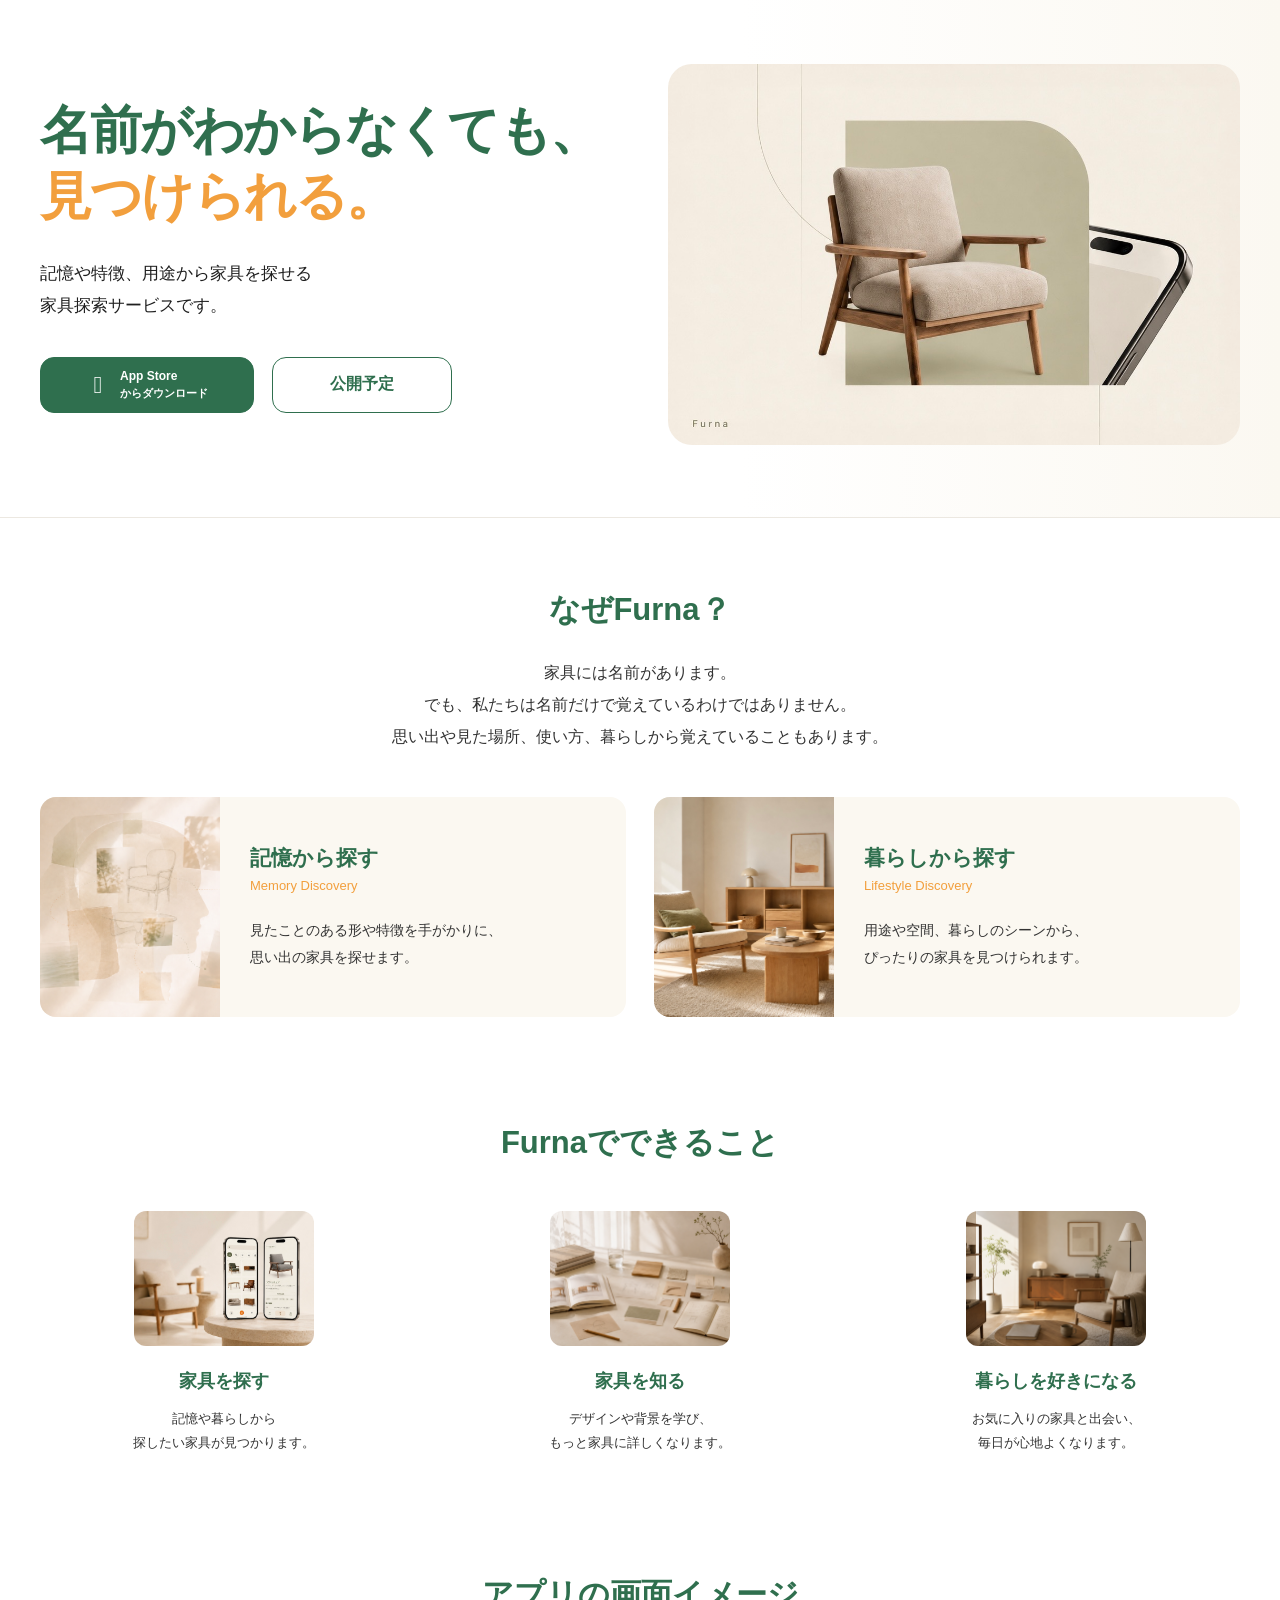
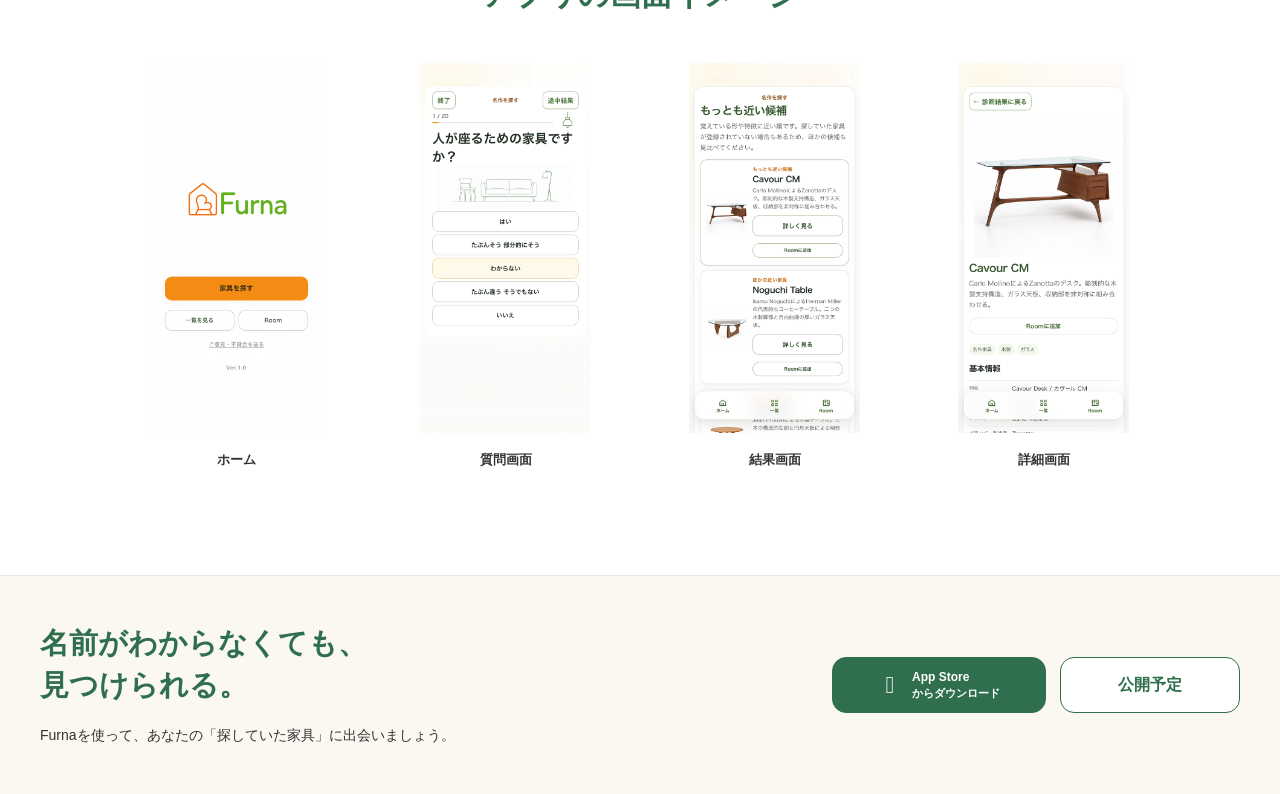
==== v1/index.html @ dfa61958 "Update index.html" ====
<!DOCTYPE html>
<html lang="ja">

<head>

<meta charset="UTF-8">

<meta
name="viewport"
content="width=device-width, initial-scale=1">

<title>Furna | 家具探索サービス</title>

<meta
name="description"
content="名前がわからなくても、見つけられる。記憶や特徴、用途から家具を探せる家具探索サービスです。">

<link rel="stylesheet" href="./css/variables.css">
<link rel="stylesheet" href="./css/reset.css">
<link rel="stylesheet" href="./css/layout.css">
<link rel="stylesheet" href="./css/components.css?v=1.0.6">
<link rel="stylesheet" href="./css/pages.css?v=1.0.6">
</head>

<body>

<div data-common-header></div>

<main>


<!-- ======================================================
     Hero
====================================================== -->

<section class="home-hero">

<div class="container home-hero__inner">

<div class="home-hero__content">

<h1 class="home-hero__title">

<span>名前がわからなくても、</span>
<br>
<strong>見つけられる。</strong>

</h1>

<p class="home-hero__description">

記憶や特徴、用途から家具を探せる
<br>
家具探索サービスです。

</p>

<div class="home-hero__buttons">

<a
class="button button--primary home-app-button"
href="#">

<span class="home-app-button__mark">

</span>

<span class="home-app-button__text">

<small>
App Store
</small>

<strong>
からダウンロード
</strong>

</span>

</a>

<a
class="button button--secondary"
href="#">

公開予定

</a>

</div>

</div>


<div class="home-hero__visual">

<img
src="../images/website-hero.PNG"
alt="Furnaアプリと家具のある空間">

</div>

</div>

</section>


<!-- ======================================================
     Why / Discovery
====================================================== -->

<section class="home-why">

<div class="container">

<div class="home-section-heading home-section-heading--center">

<h2>
なぜFurna？
</h2>

<p>

家具には名前があります。
<br>
でも、私たちは名前だけで覚えているわけではありません。
<br>
思い出や見た場所、使い方、暮らしから覚えていることもあります。

</p>

</div>


<div class="home-discovery-grid">

<article class="home-discovery-card">

<div class="home-discovery-card__visual">

<img
src="../images/discovery-memory.PNG"
alt="記憶から家具を探すイメージ">

</div>

<div class="home-discovery-card__content">

<h3>
記憶から探す
</h3>

<p class="home-discovery-card__english">
Memory Discovery
</p>

<p class="home-discovery-card__text">

見たことのある形や特徴を手がかりに、
<br>
思い出の家具を探せます。

</p>

</div>

</article>


<article class="home-discovery-card">

<div class="home-discovery-card__visual">

<img
src="../images/discovery-lifestyle.PNG"
alt="暮らしから家具を探すイメージ">

</div>

<div class="home-discovery-card__content">

<h3>
暮らしから探す
</h3>

<p class="home-discovery-card__english">
Lifestyle Discovery
</p>

<p class="home-discovery-card__text">

用途や空間、暮らしのシーンから、
<br>
ぴったりの家具を見つけられます。

</p>

</div>

</article>

</div>

</div>

</section>


<!-- ======================================================
     Features
====================================================== -->

<section class="home-features">

<div class="container">

<div class="home-section-heading home-section-heading--center">

<h2>
Furnaでできること
</h2>

</div>


<div class="home-feature-grid">

<article class="home-feature">

<div class="home-feature__visual">

<img
src="../images/feature-discovery.PNG"
alt="家具を探す">

</div>

<h3>
家具を探す
</h3>

<p>

記憶や暮らしから
<br>
探したい家具が見つかります。

</p>

</article>


<article class="home-feature">

<div class="home-feature__visual">

<img
src="../images/feature-knowledge.PNG"
alt="家具を知る">

</div>

<h3>
家具を知る
</h3>

<p>

デザインや背景を学び、
<br>
もっと家具に詳しくなります。

</p>

</article>


<article class="home-feature">

<div class="home-feature__visual">

<img
src="../images/feature-lifestyle.PNG"
alt="暮らしを好きになる">

</div>

<h3>
暮らしを好きになる
</h3>

<p>

お気に入りの家具と出会い、
<br>
毎日が心地よくなります。

</p>

</article>

</div>

</div>

</section>


<!-- ======================================================
     Screenshot
====================================================== -->

<section class="home-screenshots">

<div class="container">

<div class="home-section-heading home-section-heading--center">

<h2>
アプリの画面イメージ
</h2>

</div>


<div class="home-screenshot-grid">

<figure class="home-screenshot">

<div class="home-screenshot__image">

<img
src="../images/screenshot-home.PNG"
alt="Furna ホーム画面">

</div>

<figcaption>
ホーム
</figcaption>

</figure>


<figure class="home-screenshot">

<div class="home-screenshot__image">

<img
src="../images/screenshot-question.PNG"
alt="Furna 質問画面">

</div>

<figcaption>
質問画面
</figcaption>

</figure>


<figure class="home-screenshot">

<div class="home-screenshot__image">

<img
src="../images/screenshot-result.PNG"
alt="Furna 結果画面">

</div>

<figcaption>
結果画面
</figcaption>

</figure>


<figure class="home-screenshot">

<div class="home-screenshot__image">

<img
src="../images/screenshot-detail.PNG"
alt="Furna 詳細画面">

</div>

<figcaption>
詳細画面
</figcaption>

</figure>

</div>

</div>

</section>


<!-- ======================================================
     CTA
====================================================== -->

<section class="home-cta">

<div class="container home-cta__inner">

<div class="home-cta__content">

<h2>

名前がわからなくても、
<br>
見つけられる。

</h2>

<p>

Furnaを使って、あなたの「探していた家具」に出会いましょう。

</p>

</div>


<div class="home-cta__buttons">

<a
class="button button--primary home-app-button"
href="#">

<span class="home-app-button__mark">

</span>

<span class="home-app-button__text">

<small>
App Store
</small>

<strong>
からダウンロード
</strong>

</span>

</a>

<a
class="button button--secondary"
href="#">

公開予定

</a>

</div>

</div>

</section>


</main>

<div data-common-footer></div>

<script src="./js/common.js?v=1.0.8"></script>

</body>

</html>
---- v1/css/variables.css ----
/* Furna V1 — Design Variables */
---- v1/css/layout.css ----
/* ==========================================================
   Furna V1
   Layout
========================================================== */

:root{
    --container-width:1200px;
}

/* ---------- Body ---------- */

body{

    font-family:
        -apple-system,
        BlinkMacSystemFont,
        "Hiragino Sans",
        "Hiragino Kaku Gothic ProN",
        "Yu Gothic",
        sans-serif;

    color:#1F1F1F;
    background:#FFFFFF;

    line-height:1.7;

    -webkit-font-smoothing:antialiased;
    text-rendering:optimizeLegibility;
}

/* ---------- Container ---------- */

.container{

    width:min(calc(100% - 48px), var(--container-width));
    margin-inline:auto;

}

/* ---------- Main ---------- */

main{

    display:block;

}

/* ---------- Section ---------- */

section{

    position:relative;

}

/* ---------- Images ---------- */

img{

    display:block;
    max-width:100%;
    height:auto;

}

/* ---------- Utility ---------- */

.text-center{

    text-align:center;

}

.text-left{

    text-align:left;

}

.text-right{

    text-align:right;

}

.w-100{

    width:100%;

}

/* ---------- Responsive ---------- */

@media (max-width:960px){

    .container{

        width:min(calc(100% - 32px), 100%);

    }

}
---- v1/css/components.css ----
/* ==========================================================
   Furna V1
   Components
========================================================== */


/* ==========================================================
   Header
========================================================== */

.site-header{

    position:sticky;
    top:0;
    z-index:1000;

    background:#FFFFFF;

    border-bottom:1px solid #ECE8E1;

}

.site-header__inner{

    height:88px;

    display:flex;

    align-items:center;
    justify-content:space-between;

    gap:32px;

}


/* ==========================================================
   Header Brand
========================================================== */

.site-header__brand{

    display:flex;

    align-items:center;

    gap:10px;

    color:#2F6F4E;

    font-size:18px;
    font-weight:700;

    white-space:nowrap;

}

.site-header__brand-mark{

    display:flex;

    align-items:center;
    justify-content:center;

    width:38px;
    height:38px;

    flex:0 0 38px;

}

.site-header__brand-mark img{

    display:block;

    width:36px;
    height:36px;

    max-width:100%;

    object-fit:contain;

}

.site-header__brand-name{

    display:block;

    color:#2F6F4E;

    font-size:18px;
    font-weight:700;

    line-height:1;

}


/* ==========================================================
   Desktop Navigation
========================================================== */

.site-header__nav{

    display:flex;

    align-items:center;

    gap:36px;

}

.site-header__nav a{

    position:relative;

    font-size:15px;
    font-weight:600;

    color:#1F1F1F;

    transition:
        color .2s ease,
        background-color .2s ease,
        border-color .2s ease;

}

.site-header__nav a:hover{

    color:#2F6F4E;

}


/* ==========================================================
   Header Release Status
========================================================== */

.site-header__button{

    display:inline-flex;

    align-items:center;
    justify-content:center;

    min-width:100px;
    height:42px;

    padding:0 20px;

    border-radius:12px;

    background:#2F6F4E;

    color:#FFFFFF;

    font-size:14px;
    font-weight:700;

}

.site-header__status{

    cursor:default;

    user-select:none;

}


/* ==========================================================
   Mobile Header Menu Button
========================================================== */

.site-header__menu-button{

    display:none;

    width:44px;
    height:44px;

    padding:0;

    border:1px solid #D7E2D9;

    border-radius:14px;

    background:#FFFFFF;

    align-items:center;
    justify-content:center;

    flex-direction:column;

    gap:5px;

    cursor:pointer;

}

.site-header__menu-button span{

    display:block;

    width:18px;
    height:2px;

    border-radius:999px;

    background:#2F6F4E;

    transition:
        transform .2s ease,
        opacity .2s ease;

}

.site-header__menu-button[aria-expanded="true"] span:nth-child(1){

    transform:
        translateY(7px)
        rotate(45deg);

}

.site-header__menu-button[aria-expanded="true"] span:nth-child(2){

    opacity:0;

}

.site-header__menu-button[aria-expanded="true"] span:nth-child(3){

    transform:
        translateY(-7px)
        rotate(-45deg);

}


/* ==========================================================
   Mobile Navigation
========================================================== */

.site-mobile-nav{

    background:#FFFFFF;

    border-top:1px solid #ECE8E1;
    border-bottom:1px solid #ECE8E1;

}

.site-mobile-nav[hidden]{

    display:none;

}

.site-mobile-nav__inner{

    display:flex;

    flex-direction:column;

    padding-top:12px;
    padding-bottom:16px;

}

.site-mobile-nav__inner a{

    display:flex;

    align-items:center;

    min-height:52px;

    padding:0 4px;

    border-bottom:1px solid #F1EEE8;

    color:#1F1F1F;

    font-size:16px;
    font-weight:600;

}

.site-mobile-nav__inner a:hover{

    color:#2F6F4E;

}

.site-mobile-nav__status{

    display:flex;

    align-items:center;
    justify-content:center;

    min-height:48px;

    margin-top:14px;

    border-radius:12px;

    background:#2F6F4E;

    color:#FFFFFF;

    font-size:14px;
    font-weight:700;

    cursor:default;

    user-select:none;

}


/* ==========================================================
   Buttons
========================================================== */

.button{

    display:inline-flex;

    align-items:center;
    justify-content:center;

    min-width:180px;
    height:56px;

    padding:0 28px;

    border-radius:14px;

    font-size:16px;
    font-weight:700;

    line-height:1.3;

    text-align:center;

    border:1px solid transparent;

    transition:
        background-color .2s ease,
        color .2s ease,
        border-color .2s ease,
        transform .2s ease;

}

.button:hover{

    transform:translateY(-1px);

}

.button--primary{

    background:#2F6F4E;

    color:#FFFFFF;

    border-color:#2F6F4E;

}

.button--primary:hover{

    background:#255B40;

    border-color:#255B40;

    color:#FFFFFF;

}

.button--secondary{

    background:#FFFFFF;

    color:#2F6F4E;

    border-color:#2F6F4E;

}

.button--secondary:hover{

    background:#F7F6F2;

    color:#2F6F4E;

}


/* ==========================================================
   Hero Buttons
========================================================== */

.hero-buttons{

    display:flex;

    align-items:center;

    gap:16px;

    margin-top:40px;

    flex-wrap:wrap;

}


/* ==========================================================
   Cards
========================================================== */

.card{

    background:#FFFFFF;

    border:1px solid #ECE8E1;

    border-radius:24px;

    padding:40px;

    transition:
        transform .2s ease,
        box-shadow .2s ease;

}

.card:hover{

    transform:translateY(-4px);

    box-shadow:
        0 12px 30px rgba(0,0,0,.06);

}

.card__title{

    margin:24px 0 12px;

    font-size:24px;
    font-weight:700;
    line-height:1.4;

}

.card__text{

    margin:0;

    color:#666666;

    line-height:1.8;

}


/* ==========================================================
   Image Placeholder
========================================================== */

.image-placeholder{

    width:100%;

    aspect-ratio:4 / 3;

    border-radius:20px;

    background:#F5F5F5;

}


/* ==========================================================
   Footer
========================================================== */

.site-footer{

    margin-top:0;

    background:#2F6F4E;

}

.site-footer__inner{

    min-height:96px;

    display:flex;

    align-items:center;
    justify-content:space-between;

    gap:28px;

}

.site-footer__brand{

    flex-shrink:0;

    color:#FFFFFF;

    font-size:18px;
    font-weight:700;

}

.site-footer__nav{

    display:flex;

    align-items:center;

    justify-content:center;

    gap:28px;

    flex-wrap:wrap;

}

.site-footer__nav a,
.site-footer__pending{

    color:#FFFFFF;

    opacity:.9;

    font-size:14px;

}

.site-footer__nav a{

    transition:opacity .2s ease;

}

.site-footer__nav a:hover{

    opacity:1;

}

.site-footer__pending{

    cursor:default;

    user-select:none;

    opacity:.62;

}

.site-footer__copyright{

    flex-shrink:0;

    color:#FFFFFF;

    opacity:.75;

    font-size:13px;

}


/* ==========================================================
   Responsive
========================================================== */

@media (max-width:960px){

    .site-header__inner{

        height:72px;

    }

    .site-header__nav{

        gap:20px;

    }

    .site-footer__inner{

        flex-direction:column;

        justify-content:center;

        padding:32px 0;

        text-align:center;

    }

    .hero-buttons{

        flex-direction:column;

        align-items:stretch;

    }

    .button{

        width:100%;

    }

}


@media (max-width:720px){

    .site-header__inner{

        gap:16px;

    }

    .site-header__brand{

        gap:9px;

    }

    .site-header__brand-mark{

        width:36px;
        height:36px;

        flex-basis:36px;

    }

    .site-header__brand-mark img{

        width:34px;
        height:34px;

    }

    .site-header__brand-name{

        font-size:17px;

    }

    .site-header__nav{

        gap:14px;

    }

    .site-header__nav a{

        font-size:13px;

    }

    .site-header__button{

        min-width:auto;

        height:38px;

        padding:0 14px;

        font-size:12px;

    }

}


@media (max-width:560px){

    .site-header__inner{

        height:68px;

    }

    .site-header__nav{

        display:none;

    }

    .site-header__menu-button{

        display:flex;

    }

    .site-footer__nav{

        display:grid;

        grid-template-columns:repeat(3,minmax(0,1fr));

        width:100%;

        gap:18px 12px;

    }

    .site-footer__nav a,
    .site-footer__pending{

        text-align:center;

    }

}
---- v1/css/pages.css ----
/* ==========================================================
   Furna V1
   Page Styles
========================================================== */


/* ==========================================================
   Shared Page Hero
========================================================== */

.page-hero{

    padding:96px 0 120px;

}

.page-hero__inner{

    display:grid;

    grid-template-columns:1.05fr .95fr;

    align-items:center;

    gap:72px;

}

.page-hero__content{

    max-width:560px;

}

.page-hero__eyebrow{

    display:inline-flex;

    align-items:center;

    height:32px;

    padding:0 14px;

    margin-bottom:24px;

    border-radius:999px;

    background:#F7F6F2;

    color:#2F6F4E;

    font-size:13px;
    font-weight:700;
    letter-spacing:.06em;

}

.page-hero__title{

    margin:0;

    font-size:64px;
    font-weight:700;
    line-height:1.18;

    letter-spacing:-0.03em;

}

.page-hero__description{

    margin-top:32px;

    max-width:520px;

    font-size:20px;
    line-height:1.9;

    color:#666666;

}

.page-hero__visual{

    display:flex;

    align-items:center;
    justify-content:center;

}

.page-hero__visual img{

    width:min(420px,100%);

    border-radius:36px;

    box-shadow:
        0 18px 48px rgba(0,0,0,.08);

}


/* ==========================================================
   Shared Section
========================================================== */

.page-section{

    padding:120px 0;

}

.page-section__title{

    margin:0;

    font-size:42px;
    line-height:1.25;
    font-weight:700;

}

.page-section__lead{

    margin-top:28px;

    max-width:760px;

    font-size:18px;
    line-height:1.95;

    color:#666666;

}


/* ==========================================================
   Shared Grid
========================================================== */

.card-grid{

    display:grid;

    grid-template-columns:repeat(3,1fr);

    gap:32px;

    margin-top:56px;

}


/* ==========================================================
   Shared CTA
========================================================== */

.cta-section{

    padding:140px 0;

    text-align:center;

}

.cta-section h2{

    margin:0;

    font-size:48px;
    line-height:1.3;

}

.cta-section p{

    max-width:720px;

    margin:28px auto 40px;

    font-size:18px;
    line-height:1.9;

    color:#666666;

}


/* ==========================================================
   Home Hero
========================================================== */

.home-hero{

    padding:64px 0 72px;

    background:
        linear-gradient(
            90deg,
            #FFFFFF 0%,
            #FFFFFF 58%,
            #FBF8F1 100%
        );

    border-bottom:1px solid #ECE8E1;

}

.home-hero__inner{

    display:grid;

    grid-template-columns:1fr 1fr;

    align-items:center;

    gap:56px;

}

.home-hero__content{

    max-width:560px;

}

.home-hero__title{

    margin:0;

    font-size:52px;
    font-weight:700;
    line-height:1.28;

    letter-spacing:-0.035em;

    color:#2F6F4E;

}

.home-hero__title strong{

    color:#F29F3D;
    font-weight:700;

}

.home-hero__description{

    margin:28px 0 0;

    font-size:17px;
    line-height:1.9;

    color:#1F1F1F;

}

.home-hero__buttons{

    display:flex;

    align-items:center;

    gap:18px;

    margin-top:34px;

}

.home-hero__visual{

    display:flex;

    align-items:center;
    justify-content:flex-end;

    width:100%;

    min-width:0;

}

.home-hero__visual img{

    display:block;

    width:100%;
    max-width:none;

    height:auto;

    object-fit:contain;

    border-radius:0;

    box-shadow:none;

}


/* ==========================================================
   Home App Button
========================================================== */

.home-app-button{

    min-width:214px;

    gap:10px;

}

.home-app-button__mark{

    display:inline-flex;

    width:24px;
    height:24px;

    align-items:center;
    justify-content:center;

    flex-shrink:0;

    font-family:
        -apple-system,
        BlinkMacSystemFont,
        sans-serif;

    font-size:24px;
    line-height:1;

    color:#FFFFFF;

}

.home-app-button__text{

    display:flex;

    flex-direction:column;

    align-items:flex-start;

    line-height:1.1;

}

.home-app-button__text small{

    font-size:12px;
    font-weight:600;

}

.home-app-button__text strong{

    margin-top:3px;

    font-size:11px;
    font-weight:600;

}


/* ==========================================================
   Home Section Heading
========================================================== */

.home-section-heading{

    max-width:760px;

}

.home-section-heading--center{

    margin-inline:auto;

    text-align:center;

}

.home-section-heading h2{

    margin:0;

    font-size:31px;
    line-height:1.3;
    font-weight:700;

    color:#2F6F4E;

}

.home-section-heading p{

    margin:26px auto 0;

    font-size:16px;
    line-height:2;

    color:#333333;

}


/* ==========================================================
   Why / Discovery
========================================================== */

.home-why{

    padding:72px 0 82px;

}

.home-discovery-grid{

    display:grid;

    grid-template-columns:repeat(2,minmax(0,1fr));

    gap:28px;

    margin-top:44px;

}

.home-discovery-card{

    display:grid;

    grid-template-columns:180px minmax(0,1fr);

    align-items:center;

    min-height:220px;

    overflow:hidden;

    background:#FBF8F1;

    border-radius:16px;

}

.home-discovery-card__visual{

    height:100%;

}

.home-discovery-card__visual img{

    width:100%;
    height:100%;

    object-fit:cover;

}

.home-discovery-card__content{

    padding:28px 30px;

}

.home-discovery-card__content h3{

    margin:0;

    font-size:21px;
    font-weight:700;
    line-height:1.4;

    color:#2F6F4E;

}

.home-discovery-card__english{

    margin:4px 0 0;

    font-size:13px;
    line-height:1.5;

    color:#F29F3D;

}

.home-discovery-card__text{

    margin:22px 0 0;

    font-size:14px;
    line-height:1.9;

    color:#333333;

}


/* ==========================================================
   Features
========================================================== */

.home-features{

    padding:24px 0 92px;

}

.home-feature-grid{

    display:grid;

    grid-template-columns:repeat(3,minmax(0,1fr));

    gap:48px;

    margin-top:48px;

}

.home-feature{

    text-align:center;

}

.home-feature__visual{

    display:flex;

    align-items:center;
    justify-content:center;

    width:180px;
    height:135px;

    margin:0 auto 22px;

    overflow:hidden;

    border-radius:12px;

}

.home-feature__visual img{

    width:100%;
    height:100%;

    object-fit:cover;

}

.home-feature h3{

    margin:0;

    font-size:18px;
    font-weight:700;
    line-height:1.5;

    color:#2F6F4E;

}

.home-feature p{

    margin:12px 0 0;

    font-size:13px;
    line-height:1.85;

    color:#333333;

}


/* ==========================================================
   Screenshots
========================================================== */

.home-screenshots{

    padding:28px 0 104px;

}

.home-screenshot-grid{

    display:grid;

    grid-template-columns:repeat(4,minmax(0,1fr));

    gap:36px;

    max-width:1040px;

    margin:48px auto 0;

}

.home-screenshot{

    margin:0;

    text-align:center;

}

.home-screenshot__image{

    display:flex;

    align-items:flex-start;
    justify-content:center;

    min-height:370px;

}

.home-screenshot__image img{

    display:block;

    width:auto;
    max-width:190px;

    height:370px;

    object-fit:contain;

}

.home-screenshot figcaption{

    margin-top:16px;

    font-size:13px;
    font-weight:600;

    color:#333333;

}


/* ==========================================================
   Home CTA
========================================================== */

.home-cta{

    padding:46px 0;

    background:#FBF8F1;

    border-top:1px solid #ECE8E1;

}

.home-cta__inner{

    display:flex;

    align-items:center;
    justify-content:space-between;

    gap:40px;

}

.home-cta__content h2{

    margin:0;

    font-size:29px;
    font-weight:700;
    line-height:1.45;

    color:#2F6F4E;

}

.home-cta__content p{

    margin:16px 0 0;

    font-size:14px;
    line-height:1.8;

    color:#333333;

}

.home-cta__buttons{

    display:flex;

    align-items:center;

    gap:14px;

    flex-shrink:0;

}


/* ==========================================================
   About Hero
========================================================== */

.about-hero{

    padding:88px 0 104px;

}

.about-hero .page-hero__inner{

    grid-template-columns:1fr 1fr;

    gap:72px;

}

.about-hero .page-hero__title{

    font-size:58px;

}

.about-hero .page-hero__description{

    margin-top:32px;

    color:#666666;

    font-size:19px;
    line-height:2;

}

.about-hero__visual{

    display:flex;

    align-items:center;
    justify-content:center;

    min-height:390px;

    background:#FBF8F1;

    border-radius:24px;

    overflow:hidden;

}

.about-hero__visual img{

    display:block;

    width:100%;
    max-width:none;

    height:100%;

    object-fit:cover;

    border-radius:0;

    box-shadow:none;

}


/* ==========================================================
   About Why
========================================================== */

.about-why{

    padding:96px 0 104px;

}

.about-why .page-section__lead{

    max-width:900px;

}


/* ==========================================================
   About Problem
========================================================== */

.about-problem{

    padding:88px 0 104px;

    background:#FBF8F1;

}

.about-problem__grid{

    margin-top:48px;

}

.about-problem__card{

    padding:28px;

    background:#FFFFFF;

}

.about-problem__visual{

    width:100%;

    aspect-ratio:4 / 3;

    overflow:hidden;

    border-radius:16px;

    background:#F7F6F2;

}

.about-problem__visual img{

    display:block;

    width:100%;
    height:100%;

    object-fit:cover;

}

.about-problem__card .card__title{

    margin-top:26px;

    font-size:22px;

}

.about-problem__card .card__text{

    font-size:15px;
    line-height:1.85;

}


/* ==========================================================
   About Solution
========================================================== */

.about-solution{

    padding:100px 0 104px;

}

.about-solution__grid{

    display:grid;

    grid-template-columns:repeat(2,minmax(0,1fr));

    gap:32px;

    margin-top:48px;

}

.about-solution__card{

    min-height:260px;

    padding:42px;

}

.about-solution__card .card__title{

    margin:0;

    font-size:25px;

    color:#2F6F4E;

}

.about-solution__english{

    margin:8px 0 24px;

    font-size:13px;

    color:#F29F3D;

}

.about-solution__card .card__text{

    font-size:15px;
    line-height:1.9;

}

.about-solution__note{

    max-width:880px;

    margin:34px 0 0;

    font-size:16px;
    line-height:1.95;

    color:#666666;

}


/* ==========================================================
   About Mission
========================================================== */

.about-mission{

    padding:112px 0 120px;

    text-align:center;

}

.about-mission__title{

    margin:0 0 38px;

    font-size:26px;
    font-weight:700;
    line-height:1.4;

    color:#2F6F4E;

}

.about-mission__statement{

    margin:0;

    font-size:42px;
    font-weight:700;
    line-height:1.55;
    letter-spacing:-0.02em;

    color:#2F6F4E;

}

.about-mission__line{

    display:block;

}

.about-mission__accent{

    color:#F29F3D;

}

@media (max-width:640px){

    .about-mission{

        padding:76px 0 84px;

    }

    .about-mission__title{

        margin-bottom:28px;

        font-size:22px;

    }

    .about-mission__statement{

        font-size:32px;
        line-height:1.55;

    }

}

/* ==========================================================
   About Future
========================================================== */

.about-future{

    padding:82px 0 88px;

    text-align:center;

    background:#FBF8F1;

}

.about-future__inner{

    max-width:800px;

}

.about-future h2{

    margin:0;

    font-size:30px;
    line-height:1.4;

    color:#2F6F4E;

}

.about-future p{

    margin:28px 0 0;

    font-size:16px;
    line-height:2;

    color:#555555;

}


/* ==========================================================
   About CTA
========================================================== */

.about-cta{

    border-top:0;

}


/* ==========================================================
   Support Compatibility
========================================================== */

.site-main > .page-hero:not(.about-hero):not(:has(.page-hero__inner)){

    width:min(calc(100% - 48px), var(--container-width));

    margin-inline:auto;

    display:grid;

    grid-template-columns:1.05fr .95fr;

    align-items:center;

    gap:72px;

}

.site-main > .page-section:not(.about-why):not(.about-problem):not(.about-solution){

    width:min(calc(100% - 48px), var(--container-width));

    margin-inline:auto;

}

.site-main > .cta-section{

    width:min(calc(100% - 48px), var(--container-width));

    margin-inline:auto;

}


/* ==========================================================
   Responsive
========================================================== */

@media (max-width:1080px){

    .page-hero__inner{

        gap:48px;

    }

    .home-hero__inner{

        gap:42px;

    }

    .home-hero__title{

        font-size:46px;

    }

    .home-discovery-card{

        grid-template-columns:150px minmax(0,1fr);

    }

    .home-feature-grid{

        gap:28px;

    }

    .home-feature__visual{

        width:160px;
        height:120px;

    }

    .home-screenshot-grid{

        gap:24px;

    }

    .home-screenshot__image{

        min-height:330px;

    }

    .home-screenshot__image img{

        max-width:170px;
        height:330px;

    }

    .about-hero .page-hero__inner{

        gap:48px;

    }

    .about-hero .page-hero__title{

        font-size:52px;

    }

    .about-mission__statement{

        font-size:40px;

    }

}


@media (max-width:960px){

    .page-hero{

        padding:72px 0;

    }

    .page-hero__inner{

        grid-template-columns:1fr;

    }

    .page-hero__content{

        max-width:none;

    }

    .page-hero__title{

        font-size:48px;

    }

    .page-section{

        padding:88px 0;

    }

    .card-grid{

        grid-template-columns:1fr;

    }

    .cta-section{

        padding:100px 0;

    }

    .cta-section h2{

        font-size:38px;

    }


    /* Home */

    .home-hero{

        padding:56px 0 64px;

    }

    .home-hero__inner{

        grid-template-columns:1fr;

        gap:44px;

    }

    .home-hero__content{

        max-width:640px;

    }

    .home-hero__visual{

        justify-content:center;

    }

    .home-hero__visual img{

        width:100%;
        max-width:760px;

        height:auto;

    }

    .home-discovery-grid{

        grid-template-columns:1fr;

        max-width:720px;

        margin-inline:auto;

        margin-top:40px;

    }

    .home-feature-grid{

        grid-template-columns:repeat(3,minmax(0,1fr));

        gap:24px;

    }

    .home-feature__visual{

        width:150px;
        height:112px;

    }

    .home-screenshot-grid{

        grid-template-columns:repeat(2,minmax(0,1fr));

        max-width:620px;

        gap:42px 32px;

    }

    .home-screenshot__image{

        min-height:360px;

    }

    .home-screenshot__image img{

        max-width:185px;
        height:360px;

    }

    .home-cta__inner{

        flex-direction:column;

        align-items:flex-start;

    }


    /* About */

    .about-hero{

        padding:72px 0 80px;

    }

    .about-hero .page-hero__inner{

        grid-template-columns:1fr;

        gap:44px;

    }

    .about-hero__visual{

        min-height:320px;

    }

    .about-problem__grid{

        grid-template-columns:1fr;

        max-width:720px;

    }

    .about-solution__grid{

        grid-template-columns:1fr;

    }

    .about-mission{

        padding:82px 0 86px;

    }

    .about-mission__statement{

        font-size:36px;

    }

    .about-future{

        padding:76px 0 82px;

    }


    /* Support existing HTML compatibility */

    .site-main > .page-hero:not(.about-hero):not(:has(.page-hero__inner)){

        width:min(calc(100% - 32px), 100%);

        grid-template-columns:1fr;

        gap:40px;

    }

    .site-main > .page-section:not(.about-why):not(.about-problem):not(.about-solution),
    .site-main > .cta-section{

        width:min(calc(100% - 32px), 100%);

    }

}


@media (max-width:640px){

    .page-hero__title{

        font-size:40px;

    }

    .page-hero__description{

        font-size:17px;

    }

    .page-section__title{

        font-size:34px;

    }

    .page-section__lead{

        font-size:17px;

    }


    /* Home Hero */

    .home-hero{

        padding:44px 0 52px;

    }

    .home-hero__title{

        font-size:36px;

        line-height:1.35;

    }

    .home-hero__description{

        margin-top:22px;

        font-size:15px;

    }

    .home-hero__buttons{

        flex-direction:column;

        align-items:stretch;

        gap:12px;

        margin-top:28px;

    }

    .home-hero__buttons .button{

        width:100%;

    }

    .home-hero__visual img{

        width:100%;

        height:auto;

    }


    /* Home headings */

    .home-section-heading h2{

        font-size:26px;

    }

    .home-section-heading p{

        font-size:14px;

        line-height:1.9;

    }


    /* Discovery */

    .home-why{

        padding:60px 0 68px;

    }

    .home-discovery-card{

        grid-template-columns:1fr;

    }

    .home-discovery-card__visual{

        height:210px;

    }

    .home-discovery-card__content{

        padding:24px;

    }

    .home-discovery-card__text br{

        display:none;

    }


    /* Features */

    .home-features{

        padding:16px 0 72px;

    }

    .home-feature-grid{

        grid-template-columns:1fr;

        max-width:400px;

        margin-inline:auto;

        margin-top:38px;

        gap:44px;

    }

    .home-feature__visual{

        width:220px;
        height:165px;

    }


    /* Screenshots */

    .home-screenshots{

        padding:16px 0 76px;

    }

    .home-screenshot-grid{

        grid-template-columns:repeat(2,minmax(0,1fr));

        gap:34px 18px;

    }

    .home-screenshot__image{

        min-height:280px;

    }

    .home-screenshot__image img{

        max-width:145px;
        height:280px;

    }


    /* CTA */

    .home-cta{

        padding:40px 0;

    }

    .home-cta__content h2{

        font-size:25px;

    }

    .home-cta__buttons{

        width:100%;

        flex-direction:column;

        align-items:stretch;

    }

    .home-cta__buttons .button{

        width:100%;

    }


    /* About */

    .about-hero{

        padding:56px 0 64px;

    }

    .about-hero .page-hero__title{

        font-size:40px;

    }

    .about-hero .page-hero__description{

        margin-top:24px;

        font-size:17px;

    }

    .about-hero__visual{

        min-height:250px;

        border-radius:18px;

    }

    .about-why{

        padding:72px 0 78px;

    }

    .about-problem{

        padding:68px 0 76px;

    }

    .about-problem__card{

        padding:20px;

    }

    .about-problem__card .card__title{

        margin-top:22px;

        font-size:20px;

    }

    .about-solution{

        padding:72px 0 78px;

    }

    .about-solution__card{

        min-height:auto;

        padding:30px 26px;

    }

    .about-solution__note{

        margin-top:28px;

        font-size:15px;

    }

    .about-solution__note br{

        display:none;

    }

    .about-mission{

        padding:72px 0 76px;

    }

    .about-mission h2{

        font-size:23px;

    }

    .about-mission__statement{

        margin-top:28px;

        font-size:29px;
        line-height:1.65;

        letter-spacing:.02em;

    }

    .about-future{

        padding:66px 0 72px;

    }

    .about-future h2{

        font-size:26px;

    }

    .about-future p{

        font-size:15px;

    }

    .about-future p br{

        display:none;

    }

}


/* ==========================================================
   Production Phase3-5
   Support Completion / Shared Hero Visual Freeze
========================================================== */


/* ==========================================================
   Shared Production Hero Visual
   About visual is the baseline.
========================================================== */

.about-hero__visual,
.support-hero__visual,
.home-hero__visual{

    width:100%;

    aspect-ratio:3 / 2;

    min-width:0;
    min-height:0;

    overflow:hidden;

    border-radius:24px;

    background:#FBF8F1;

}


/* About */

.about-hero__visual{

    min-height:0;

}

.about-hero__visual img{

    display:block;

    width:100%;
    height:100%;

    max-width:none;

    object-fit:cover;

    border-radius:0;

    box-shadow:none;

}


/* Support */

.support-hero__visual{

    display:flex;

    align-items:center;
    justify-content:center;

}

.support-hero__visual img{

    display:block;

    width:100%;
    height:100%;

    max-width:none;

    object-fit:cover;

    border-radius:0;

    box-shadow:none;

}


/* Home */

.home-hero__visual{

    display:flex;

    align-items:center;
    justify-content:center;

}

.home-hero__visual img{

    display:block;

    width:100%;
    height:100%;

    max-width:none;

    object-fit:cover;

    border-radius:0;

    box-shadow:none;

}


/* ==========================================================
   Support Hero
========================================================== */

.support-hero{

    padding:88px 0 96px;

}

.support-hero .page-hero__inner{

    grid-template-columns:1.05fr .95fr;

    gap:72px;

}

.support-hero .page-hero__content{

    max-width:560px;

}

.support-hero .page-hero__title{

    font-size:58px;

}

.support-hero .page-hero__description{

    margin-top:32px;

    font-size:19px;
    line-height:2;

    color:#666666;

}


/* ==========================================================
   Support FAQ
========================================================== */

.support-faq{

    padding:88px 0 72px;

}

.support-faq__list{

    display:grid;

    gap:0;

    margin-top:42px;

    overflow:hidden;

    border:1px solid #ECE8E1;

    border-radius:22px;

    background:#FFFFFF;

}

.support-faq__item{

    padding:28px 36px;

    border:0;
    border-radius:0;

    box-shadow:none;

    background:#FFFFFF;

}

.support-faq__item + .support-faq__item{

    border-top:1px solid #ECE8E1;

}

.support-faq__item .card__title{

    margin:0;

    font-size:20px;
    font-weight:700;
    line-height:1.5;

    color:#1F1F1F;

}

.support-faq__item .card__text{

    max-width:1000px;

    margin:10px 0 0;

    font-size:15px;
    line-height:1.9;

    color:#666666;

}

.support-faq__feedback{

    padding-top:2px;

    color:#536557 !important;

}


/* ==========================================================
   Support Information
========================================================== */

.support-information{

    padding:32px 0 82px;

}

.support-information__grid{

    display:grid;

    grid-template-columns:repeat(3,minmax(0,1fr));

    gap:24px;

}

.support-information__card{

    display:flex;

    flex-direction:column;

    min-height:330px;

    padding:32px;

    border:1px solid #ECE8E1;

    border-radius:20px;

    background:#FFFFFF;

    box-shadow:none;

}

.support-information__icon{

    display:flex;

    align-items:center;
    justify-content:center;

    width:34px;
    height:34px;

    margin-bottom:22px;

    border-radius:999px;

    background:#F7F6F2;

    color:#2F6F4E;

    font-size:15px;

}

.support-information__card h2{

    margin:0;

    font-size:21px;
    line-height:1.4;
    font-weight:700;

    color:#1F1F1F;

}

.support-information__card > p{

    margin:18px 0 0;

    font-size:14px;
    line-height:1.85;

    color:#555555;

}

.support-information__link{

    display:inline-block;

    margin-top:20px;

    color:#2F6F4E;

    font-size:15px;
    font-weight:700;

    text-decoration:none;

}

.support-information__link:hover{

    text-decoration:underline;

}

.support-information__strong{

    color:#2F6F4E !important;

    font-size:18px !important;
    font-weight:700;

}

.support-information__note{

    color:#777777 !important;

}

.support-information__button{

    align-self:flex-start;

    min-width:180px;

    margin-top:auto;

}

.support-information__button--disabled{

    cursor:default;

    opacity:.72;

}


/* ==========================================================
   Support Notice
========================================================== */

.support-notice{

    padding:0 0 72px;

}

.support-notice__inner{

    padding:30px 34px;

    border-top:1px solid #ECE8E1;
    border-bottom:1px solid #ECE8E1;

}

.support-notice h2{

    margin:0;

    font-size:21px;
    line-height:1.4;
    font-weight:700;

    color:#1F1F1F;

}

.support-notice ul{

    margin:18px 0 0;
    padding-left:1.4em;

}

.support-notice li{

    font-size:14px;
    line-height:1.9;

    color:#555555;

}


/* ==========================================================
   Support Feedback CTA
========================================================== */

.support-cta{

    padding:52px 0;

    background:#FBF8F1;

    border-top:1px solid #ECE8E1;

}

.support-cta__inner{

    display:flex;

    align-items:center;
    justify-content:space-between;

    gap:48px;

}

.support-cta__content{

    max-width:720px;

}

.support-cta h2{

    margin:0;

    font-size:27px;
    line-height:1.45;
    font-weight:700;

    color:#2F6F4E;

}

.support-cta p{

    margin:14px 0 0;

    font-size:14px;
    line-height:1.85;

    color:#555555;

}

.support-cta__button{

    min-width:180px;

    flex-shrink:0;

}


/* ==========================================================
   Support / Hero Responsive
========================================================== */

@media (max-width:960px){

    .about-hero__visual,
    .support-hero__visual,
    .home-hero__visual{

        aspect-ratio:3 / 2;

        border-radius:22px;

    }

    .support-hero{

        padding:72px 0 80px;

    }

    .support-hero .page-hero__inner{

        grid-template-columns:1fr;

        gap:44px;

    }

    .support-hero__visual{

        max-width:760px;

        margin-inline:auto;

    }

    .support-information__grid{

        grid-template-columns:1fr;

        max-width:720px;

        margin-inline:auto;

    }

    .support-information__card{

        min-height:auto;

    }

    .support-information__button{

        margin-top:28px;

    }

    .support-cta__inner{

        flex-direction:column;

        align-items:flex-start;

    }

}


@media (max-width:640px){

    .about-hero__visual,
    .support-hero__visual,
    .home-hero__visual{

        aspect-ratio:3 / 2;

        border-radius:18px;

    }

    .support-hero{

        padding:56px 0 64px;

    }

    .support-hero .page-hero__title{

        font-size:40px;

    }

    .support-hero .page-hero__description{

        margin-top:24px;

        font-size:17px;

    }

    .support-faq{

        padding:68px 0 56px;

    }

    .support-faq__list{

        margin-top:34px;

        border-radius:18px;

    }

    .support-faq__item{

        padding:24px 22px;

    }

    .support-faq__item .card__title{

        font-size:18px;

    }

    .support-faq__item .card__text{

        font-size:14px;

    }

    .support-information{

        padding:24px 0 60px;

    }

    .support-information__card{

        padding:26px 24px;

        border-radius:18px;

    }

    .support-notice{

        padding-bottom:56px;

    }

    .support-notice__inner{

        padding:26px 4px;

    }

    .support-cta{

        padding:42px 0;

    }

    .support-cta h2{

        font-size:24px;

    }

    .support-cta__button{

        width:100%;

    }

}


/* ==========================================================
   Privacy Page
========================================================== */


/* ==========================================================
   Privacy Hero
========================================================== */

.privacy-hero{

    padding:
        clamp(88px, 10vw, 144px)
        0
        clamp(72px, 8vw, 112px);

    background:#FFFFFF;

}

.privacy-hero__inner{

    max-width:860px;

}

.privacy-hero .page-label{

    display:inline-flex;

    align-items:center;

    min-height:32px;

    padding:0 14px;

    margin-bottom:28px;

    border-radius:999px;

    background:#F7F6F2;

    color:#2F6F4E;

    font-size:13px;
    font-weight:700;

    letter-spacing:.04em;

}

.privacy-hero__title{

    margin:0;

    font-size:
        clamp(40px, 5vw, 64px);

    font-weight:700;

    line-height:1.2;

    letter-spacing:-.03em;

    color:#1F1F1F;

}

.privacy-hero__lead{

    max-width:760px;

    margin:
        32px
        0
        0;

    color:#666666;

    font-size:18px;

    line-height:2;

}


/* ==========================================================
   Privacy Content
========================================================== */

.privacy-content{

    padding:
        clamp(72px, 8vw, 112px)
        0
        clamp(96px, 10vw, 144px);

    background:#F9F6F0;

}

.privacy-document{

    max-width:920px;

    margin-inline:auto;

    padding:
        clamp(40px, 6vw, 72px)
        clamp(28px, 6vw, 72px);

    background:#FFFFFF;

    border:1px solid #ECE8E1;

    border-radius:24px;

}


/* ==========================================================
   Privacy Sections
========================================================== */

.privacy-section{

    margin:0;

}

.privacy-section + .privacy-section{

    margin-top:56px;

    padding-top:56px;

    border-top:1px solid #ECE8E1;

}

.privacy-section h2{

    margin:
        0
        0
        24px;

    color:#1F1F1F;

    font-size:
        clamp(22px, 2.4vw, 28px);

    font-weight:700;

    line-height:1.5;

    letter-spacing:-.01em;

}

.privacy-section p{

    margin:0;

    color:#555555;

    font-size:16px;

    line-height:2;

}

.privacy-section p + p{

    margin-top:18px;

}

.privacy-section ul{

    margin:
        24px
        0;

    padding-left:1.4em;

}

.privacy-section li{

    margin-top:10px;

    color:#555555;

    font-size:16px;

    line-height:1.9;

}

.privacy-section li:first-child{

    margin-top:0;

}


/* ==========================================================
   Privacy Contact
========================================================== */

.privacy-contact-link{

    display:inline-flex;

    align-items:center;

    color:#2F6F4E;

    font-weight:700;

    text-decoration:underline;

    text-underline-offset:4px;

}

.privacy-contact-link:hover{

    color:#255B40;

}


/* ==========================================================
   Privacy Updated
========================================================== */

.privacy-updated{

    margin-top:64px;

    padding-top:32px;

    border-top:1px solid #ECE8E1;

}

.privacy-updated p{

    margin:0;

    color:#888888;

    font-size:14px;

    line-height:1.8;

}


/* ==========================================================
   Privacy Responsive
========================================================== */

@media (max-width:720px){

    .privacy-hero{

        padding:
            72px
            0
            64px;

    }

    .privacy-hero .page-label{

        margin-bottom:22px;

    }

    .privacy-hero__title{

        font-size:
            clamp(36px, 10vw, 48px);

    }

    .privacy-hero__lead{

        margin-top:24px;

        font-size:16px;

        line-height:1.9;

    }


    .privacy-content{

        padding:
            48px
            0
            88px;

    }

    .privacy-document{

        padding:
            36px
            24px;

        border-radius:20px;

    }

    .privacy-section + .privacy-section{

        margin-top:44px;

        padding-top:44px;

    }

    .privacy-section h2{

        margin-bottom:20px;

        font-size:22px;

    }

    .privacy-section p,
    .privacy-section li{

        font-size:15px;

        line-height:1.95;

    }

    .privacy-section ul{

        margin:
            20px
            0;

    }

    .privacy-updated{

        margin-top:48px;

        padding-top:28px;

    }

}


@media (max-width:480px){

    .privacy-document{

        padding:
            32px
            20px;

    }

}

/* ==========================================================
   Privacy Typography Refinement
   Production Phase 3-7A
========================================================== */

.privacy-page .legal-hero h1{
    font-size:clamp(42px, 4.2vw, 58px);
    line-height:1.2;
}

.privacy-page .legal-hero p{
    font-size:16px;
    line-height:1.9;
}

.privacy-page .legal-content{
    font-size:16px;
    line-height:1.95;
}

.privacy-page .legal-content p,
.privacy-page .legal-content li{
    font-size:16px;
    line-height:1.95;
}

.privacy-page .legal-content h2{
    font-size:24px;
    line-height:1.45;
}

.privacy-page .legal-content ul{
    margin-top:20px;
    margin-bottom:20px;
}


/* ---------- Tablet ---------- */

@media (max-width:960px){

    .privacy-page .legal-hero h1{
        font-size:42px;
    }

    .privacy-page .legal-content,
    .privacy-page .legal-content p,
    .privacy-page .legal-content li{
        font-size:15.5px;
    }

    .privacy-page .legal-content h2{
        font-size:22px;
    }

}


/* ---------- Mobile ---------- */

@media (max-width:560px){

    .privacy-page .legal-hero h1{
        font-size:36px;
        line-height:1.25;
    }

    .privacy-page .legal-hero p{
        font-size:15px;
        line-height:1.85;
    }

    .privacy-page .legal-content{
        font-size:15px;
        line-height:1.9;
    }

    .privacy-page .legal-content p,
    .privacy-page .legal-content li{
        font-size:15px;
        line-height:1.9;
    }

    .privacy-page .legal-content h2{
        font-size:21px;
        line-height:1.45;
    }

}

/* ==========================================================
   Legal Pages Final Shared Style
   Privacy / Terms
========================================================== */


/* ---------- Legal Hero ---------- */

.legal-hero{

    padding:
        112px
        0
        96px;

    background:#FFFFFF;

}

.legal-hero__inner{

    max-width:880px;

}

.legal-hero__eyebrow{

    display:inline-flex;

    align-items:center;

    min-height:32px;

    padding:
        4px
        14px;

    margin-bottom:28px;

    border-radius:999px;

    background:#F7F6F2;

    color:#2F6F4E;

    font-size:13px;
    font-weight:700;

    letter-spacing:.04em;

}

.legal-hero__title{

    margin:0;

    font-size:56px;
    font-weight:700;

    line-height:1.25;

    letter-spacing:-.03em;

}

.legal-hero__lead{

    max-width:760px;

    margin:
        34px
        0
        0;

    color:#666666;

    font-size:17px;

    line-height:2;

}


/* ---------- Legal Content ---------- */

.legal-content{

    padding:
        96px
        0
        120px;

    background:#F7F4EE;

}


/* ---------- Legal Document Card ---------- */

.legal-document{

    width:min(100%, 920px);

    margin-inline:auto;

    padding:
        64px
        72px;

    background:#FFFFFF;

    border:1px solid #E7E1D8;

    border-radius:28px;

}


/* ---------- Intro ---------- */

.legal-document__intro{

    padding-bottom:40px;

    border-bottom:1px solid #E7E1D8;

}

.legal-document__intro p{

    margin:
        0
        0
        16px;

    color:#555555;

    font-size:15px;

    line-height:2;

}

.legal-document__intro p:last-child{

    margin-bottom:0;

}


/* ---------- Sections ---------- */

.legal-section{

    padding:
        48px
        0;

    border-bottom:1px solid #E7E1D8;

}

.legal-section:last-of-type{

    border-bottom:0;

}

.legal-section h2{

    margin:
        0
        0
        24px;

    color:#1F1F1F;

    font-size:26px;
    font-weight:700;

    line-height:1.5;

    letter-spacing:-.02em;

}

.legal-section p{

    margin:
        0
        0
        18px;

    color:#555555;

    font-size:15px;

    line-height:2;

}

.legal-section p:last-child{

    margin-bottom:0;

}


/* ---------- Lists ---------- */

.legal-section ul{

    margin:
        20px
        0
        24px;

    padding-left:1.4em;

}

.legal-section li{

    margin-bottom:10px;

    color:#555555;

    font-size:15px;

    line-height:1.9;

}

.legal-section li:last-child{

    margin-bottom:0;

}


/* ---------- Links ---------- */

.legal-document a{

    color:#2F6F4E;

    text-decoration:underline;

    text-decoration-thickness:1px;

    text-underline-offset:3px;

}

.legal-document__contact{

    font-weight:700;

}


/* ---------- Date ---------- */

.legal-document__date{

    margin-top:12px;

    padding-top:32px;

    color:#888888;

    font-size:14px;

    line-height:1.8;

}


/* ==========================================================
   Legal Responsive
========================================================== */

@media (max-width:960px){

    .legal-hero{

        padding:
            88px
            0
            76px;

    }

    .legal-hero__title{

        font-size:48px;

    }

    .legal-content{

        padding:
            72px
            0
            96px;

    }

    .legal-document{

        padding:
            52px
            48px;

    }

}


@media (max-width:720px){

    .legal-hero{

        padding:
            72px
            0
            64px;

    }

    .legal-hero__eyebrow{

        margin-bottom:24px;

        font-size:12px;

    }

    .legal-hero__title{

        font-size:38px;

        line-height:1.35;

    }

    .legal-hero__lead{

        margin-top:28px;

        font-size:15px;

        line-height:1.9;

    }

    .legal-content{

        padding:
            48px
            0
            72px;

    }

    .legal-document{

        padding:
            36px
            28px;

        border-radius:22px;

    }

    .legal-document__intro{

        padding-bottom:32px;

    }

    .legal-document__intro p{

        font-size:14px;

        line-height:1.9;

    }

    .legal-section{

        padding:
            38px
            0;

    }

    .legal-section h2{

        margin-bottom:20px;

        font-size:22px;

        line-height:1.5;

    }

    .legal-section p{

        margin-bottom:16px;

        font-size:14px;

        line-height:1.9;

    }

    .legal-section li{

        font-size:14px;

        line-height:1.85;

    }

    .legal-document__date{

        padding-top:28px;

        font-size:13px;

    }

}


@media (max-width:560px){

    .legal-hero{

        padding:
            64px
            0
            56px;

    }

    .legal-hero__title{

        font-size:34px;

    }

    .legal-content{

        padding:
            40px
            0
            64px;

    }

    .legal-document{

        padding:
            32px
            24px;

        border-radius:20px;

    }

    .legal-section{

        padding:
            34px
            0;

    }

    .legal-section h2{

        font-size:21px;

    }

    .legal-section p,
    .legal-section li,
    .legal-document__intro p{

        font-size:13.5px;

        line-height:1.9;

    }

}
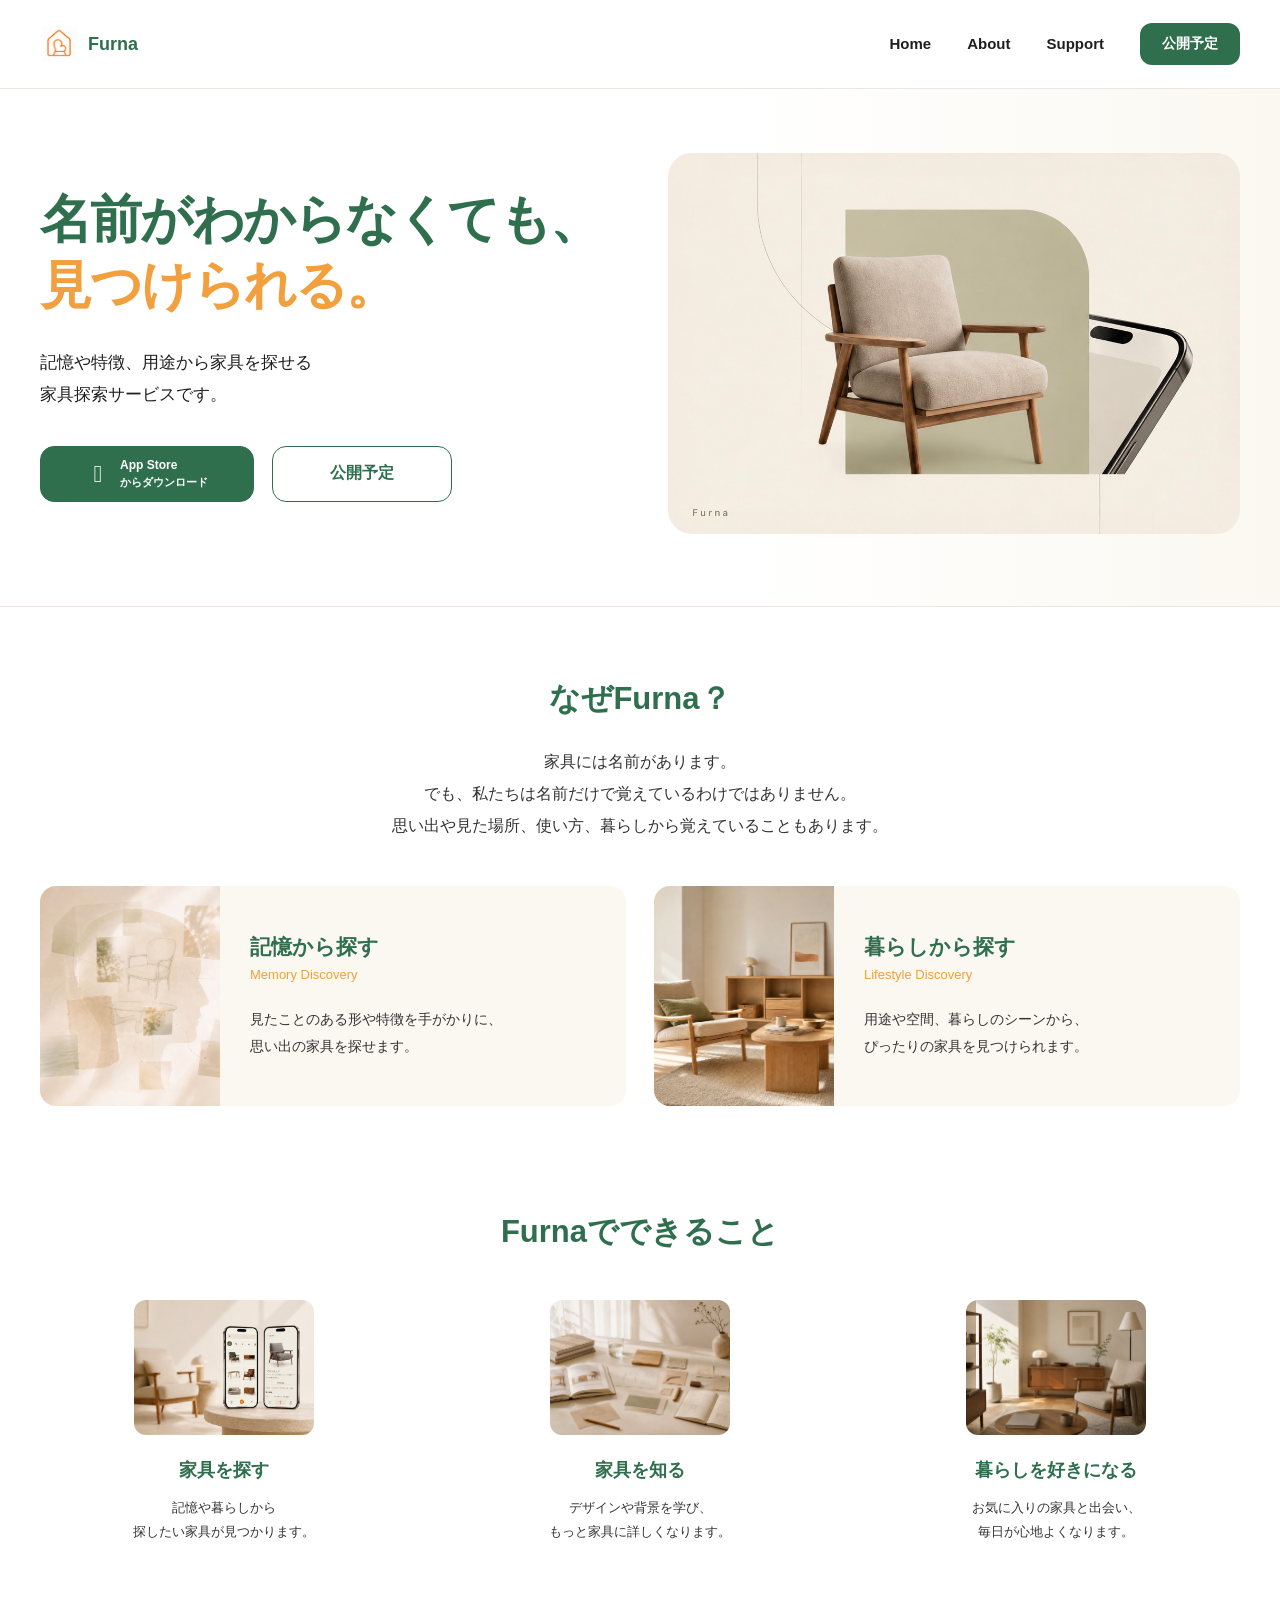
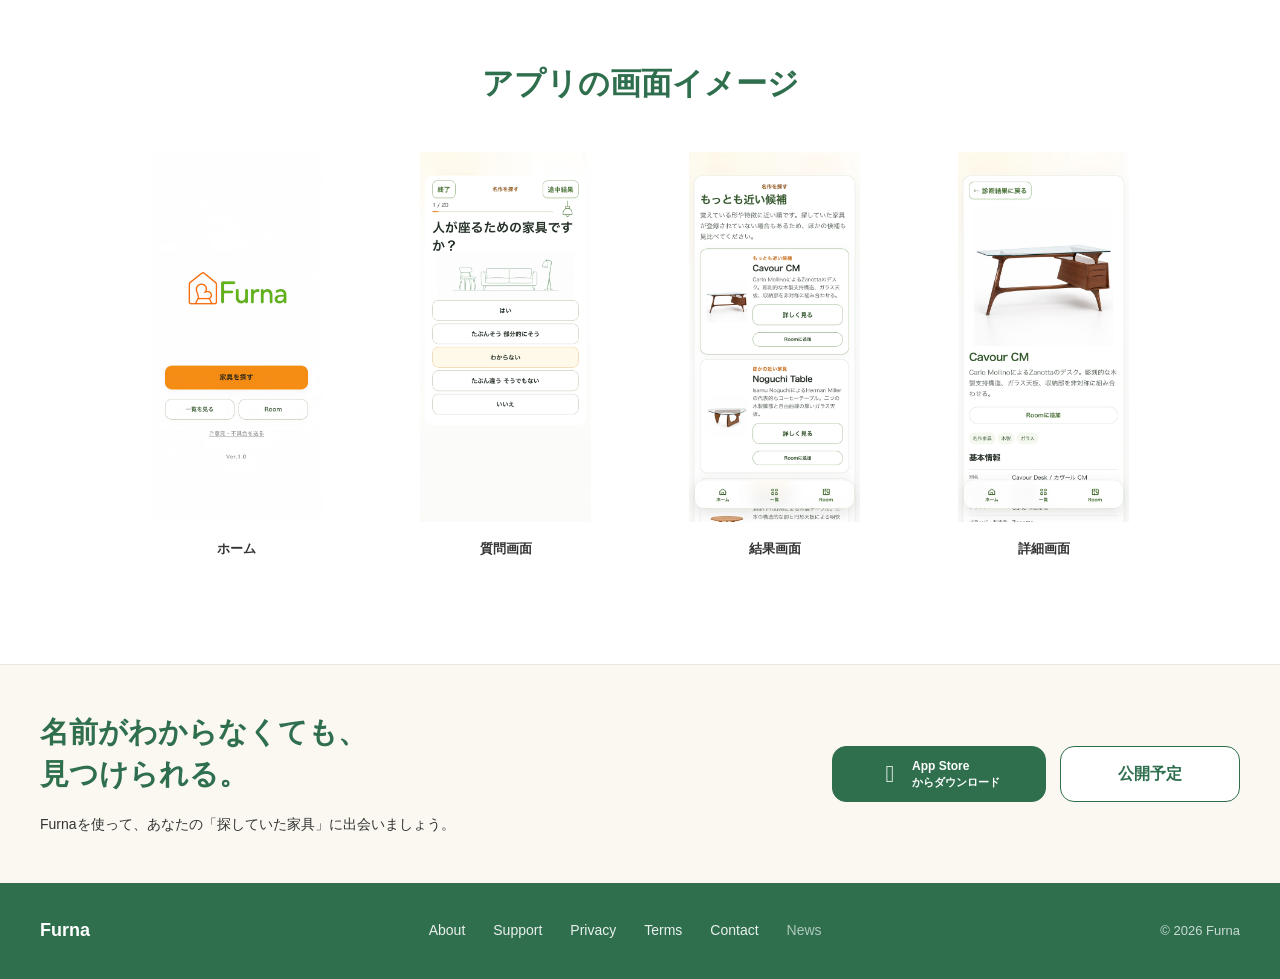
==== commit 10c61d67: "Update index.html" ====
--- a/v1/index.html
+++ b/v1/index.html
@@ -469,7 +469,7 @@
 
 <div data-common-footer></div>
 
-<script src="./js/common.js?v=1.0.8"></script>
+<script src="./js/common.js?v=1.0.9"></script>
 
 </body>
 
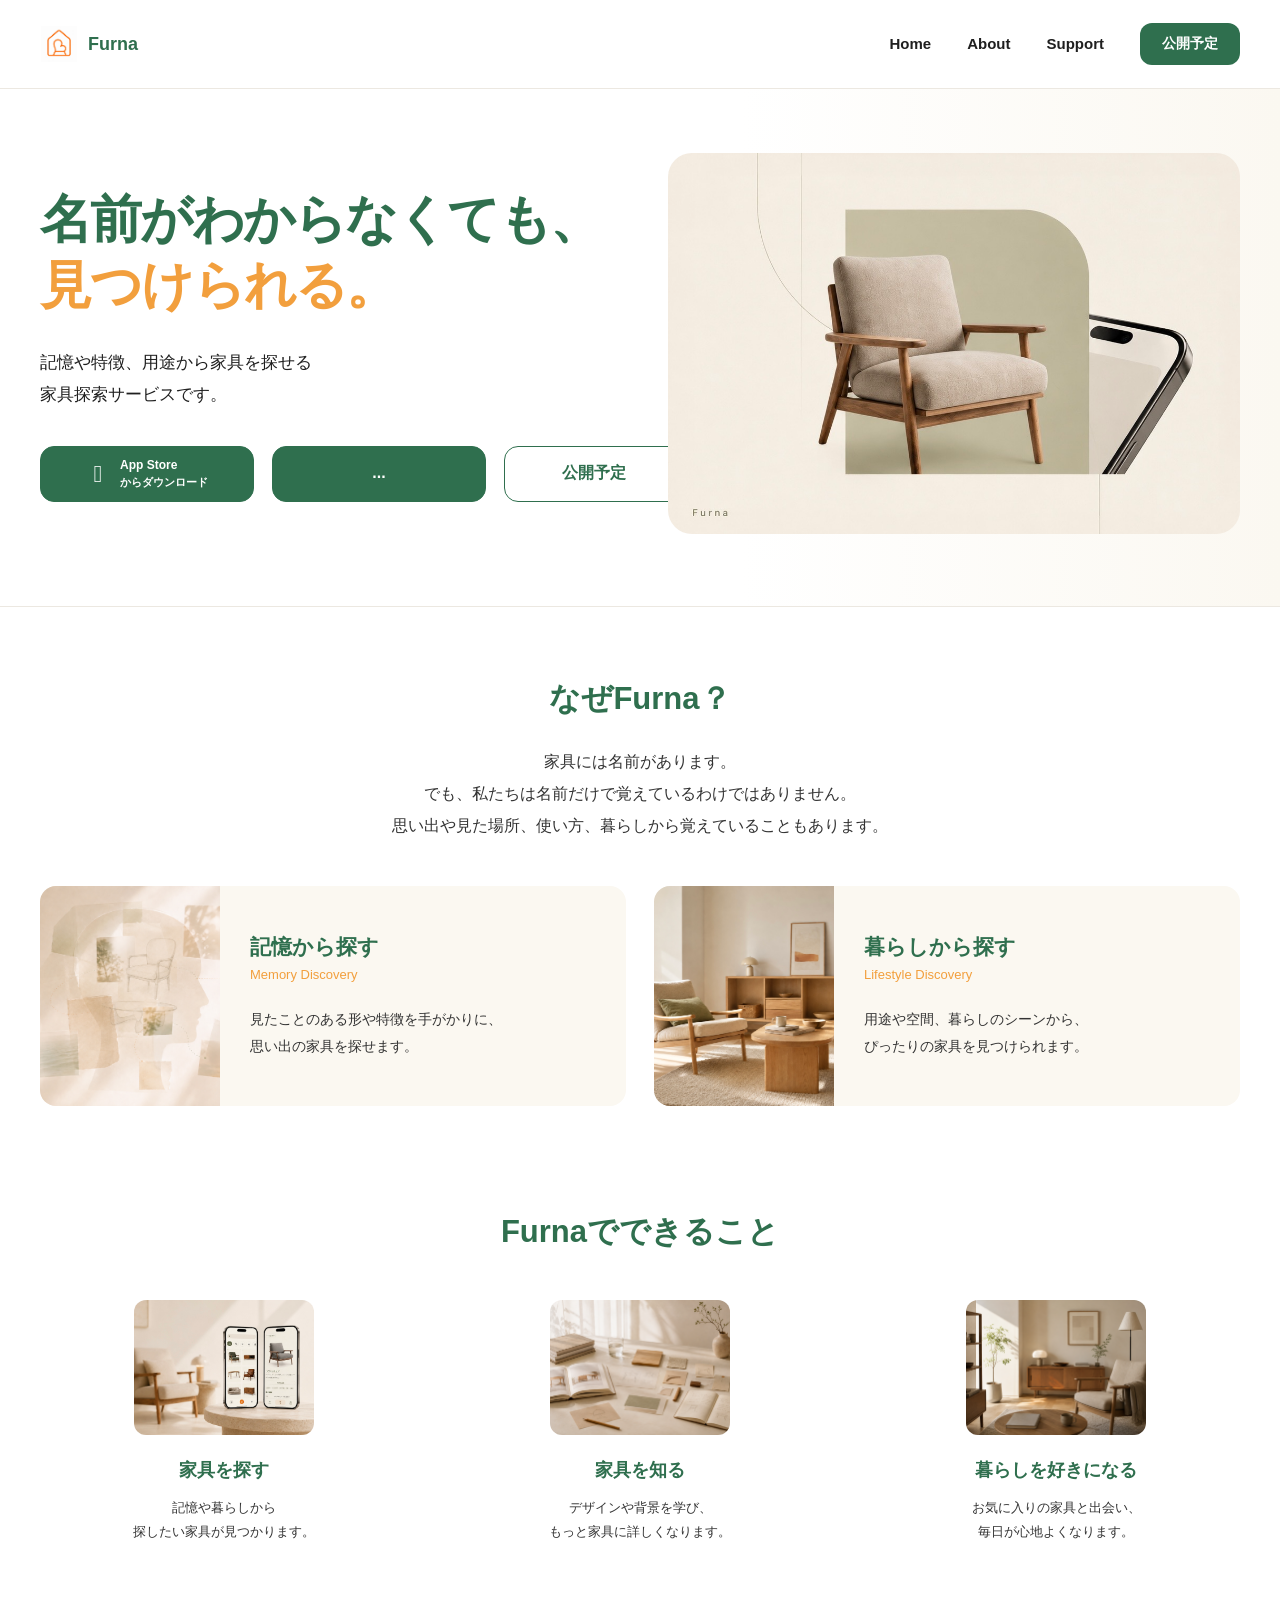
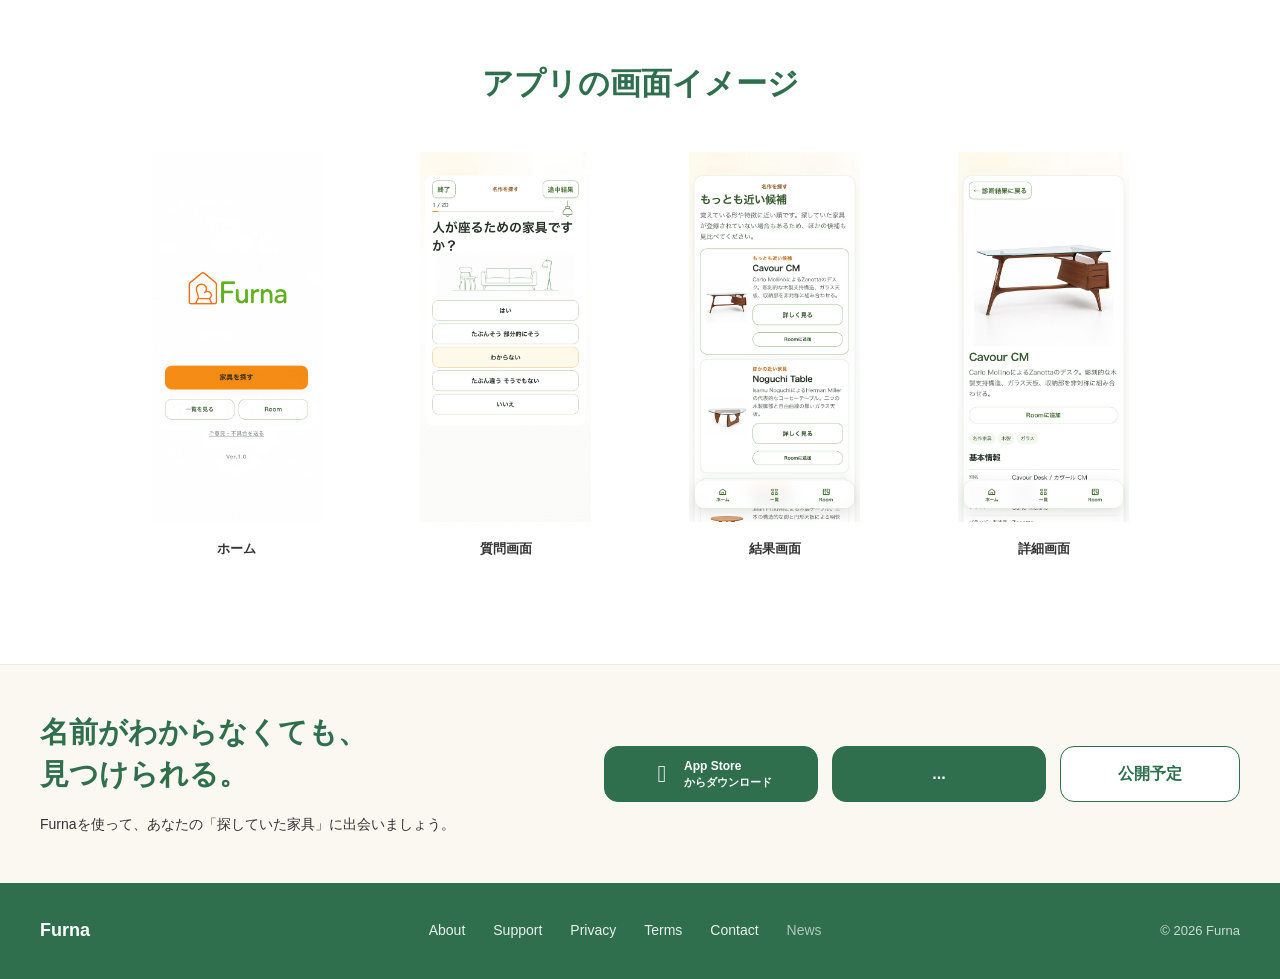
==== commit 670270f8: "Update index.html" ====
--- a/v1/index.html
+++ b/v1/index.html
@@ -6,14 +6,81 @@
 <meta charset="UTF-8">
 
 <meta
-name="viewport"
-content="width=device-width, initial-scale=1">
-
-<title>Furna | 家具探索サービス</title>
-
-<meta
-name="description"
-content="名前がわからなくても、見つけられる。記憶や特徴、用途から家具を探せる家具探索サービスです。">
+    name="viewport"
+    content="width=device-width, initial-scale=1"
+>
+    
+<title>Furna | 名前がわからなくても見つけられる家具探索サービス</title>
+
+<meta
+    name="description"
+    content="Furnaは、名前がわからない家具を、記憶や特徴、用途、暮らしを手がかりに探せる家具探索サービスです。"
+>
+
+<meta
+    name="robots"
+    content="index,follow"
+>
+
+<link
+    rel="canonical"
+    href="https://furna.jp/v1/index.html"
+>
+
+<meta
+    property="og:type"
+    content="website"
+>
+
+<meta
+    property="og:site_name"
+    content="Furna"
+>
+
+<meta
+    property="og:title"
+    content="Furna | 名前がわからなくても見つけられる家具探索サービス"
+>
+
+<meta
+    property="og:description"
+    content="名前がわからない家具を、記憶や特徴、用途、暮らしを手がかりに探せる家具探索サービスです。"
+>
+
+<meta
+    property="og:url"
+    content="https://furna.jp/v1/index.html"
+>
+
+<meta
+    property="og:image"
+    content="https://furna.jp/images/website-hero.PNG"
+>
+
+<meta
+    property="og:image:alt"
+    content="Furna 家具探索サービス"
+>
+
+<meta
+    name="twitter:card"
+    content="summary_large_image"
+>
+
+<meta
+    name="twitter:title"
+    content="Furna | 名前がわからなくても見つけられる家具探索サービス"
+>
+
+<meta
+    name="twitter:description"
+    content="名前がわからない家具を、記憶や特徴、用途、暮らしを手がかりに探せる家具探索サービスです。"
+>
+
+<meta
+    name="twitter:image"
+    content="https://furna.jp/images/website-hero.PNG"
+>
 
 <link rel="stylesheet" href="./css/variables.css">
 <link rel="stylesheet" href="./css/reset.css">
@@ -79,13 +146,19 @@
 
 </a>
 
-<a
+<span
+class="button button--primary home-app-button"
+aria-disabled="true"
+>
+...
+</span>
+
+<span
 class="button button--secondary"
-href="#">
-
+aria-disabled="true"
+>
 公開予定
-
-</a>
+</span>
 
 </div>
 
@@ -450,13 +523,19 @@
 
 </a>
 
-<a
+<span
+class="button button--primary home-app-button"
+aria-disabled="true"
+>
+...
+</span>
+
+<span
 class="button button--secondary"
-href="#">
-
+aria-disabled="true"
+>
 公開予定
-
-</a>
+</span>
 
 </div>
 
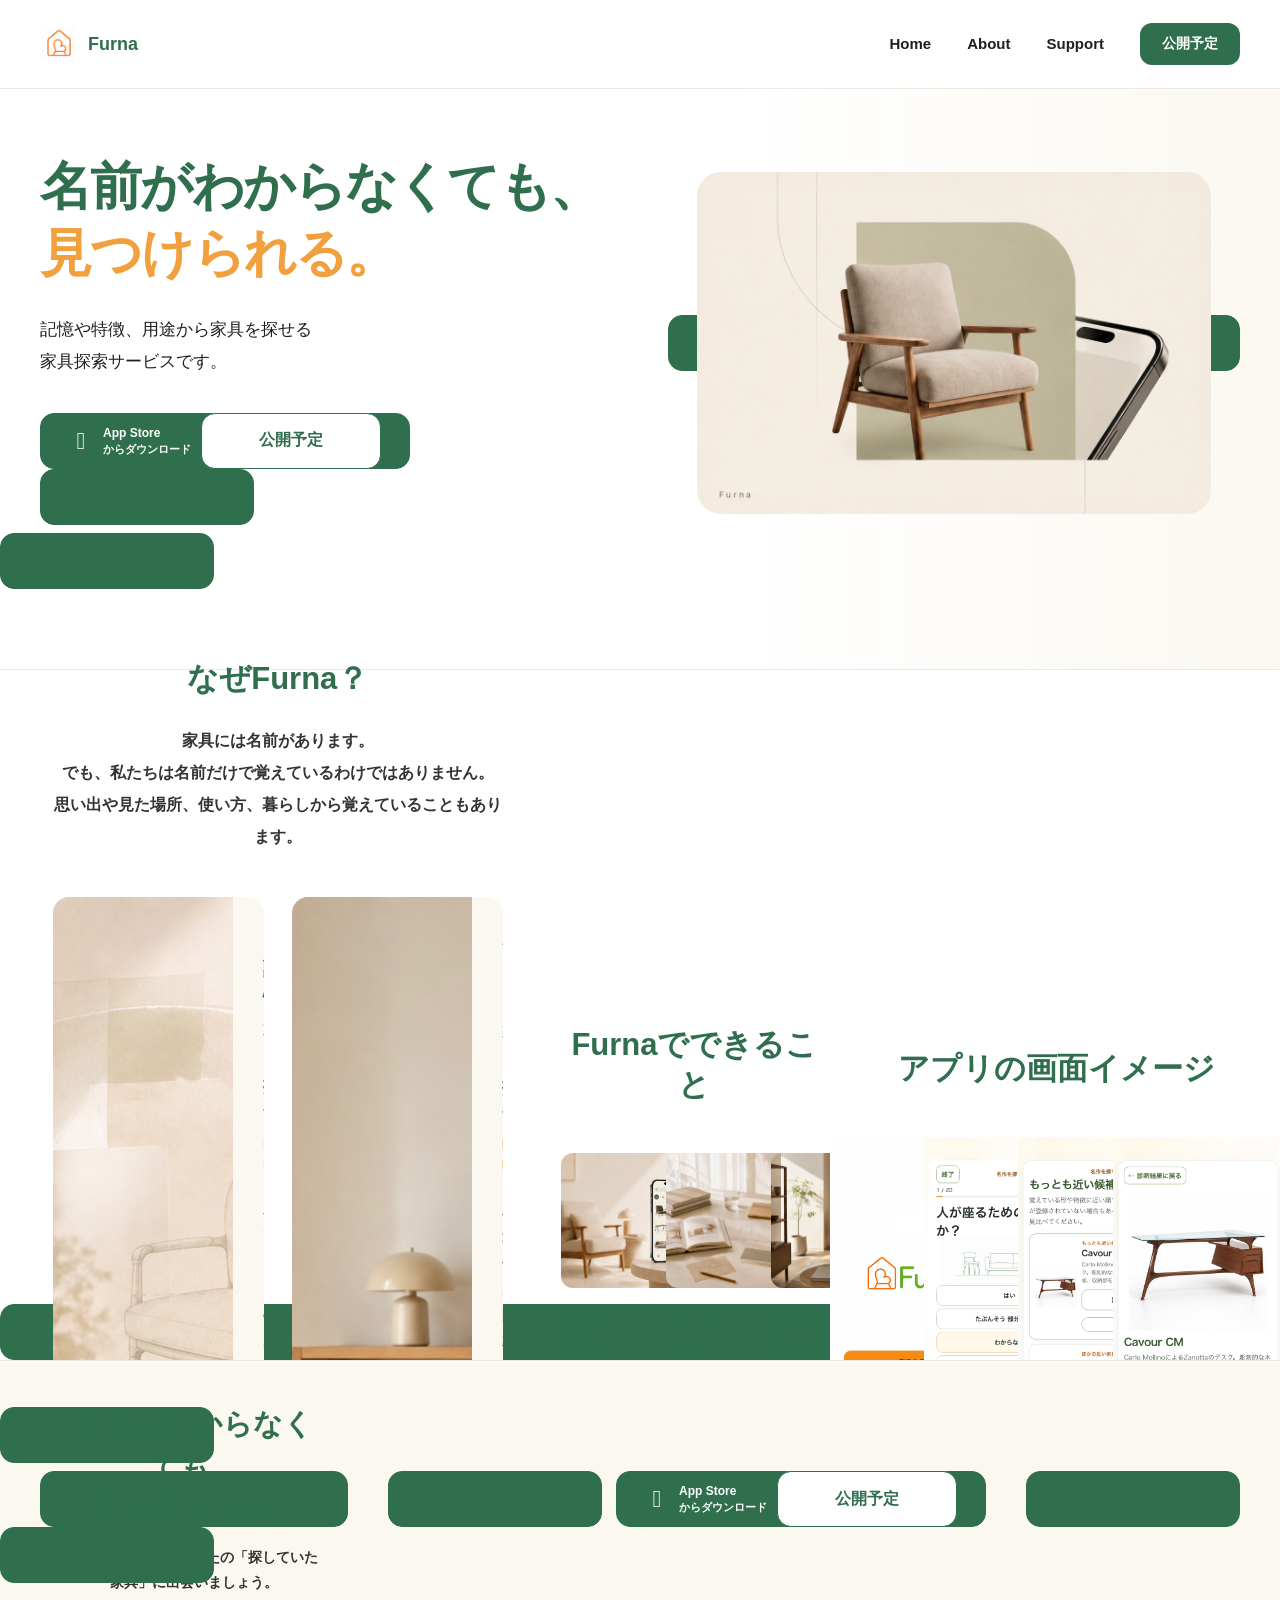
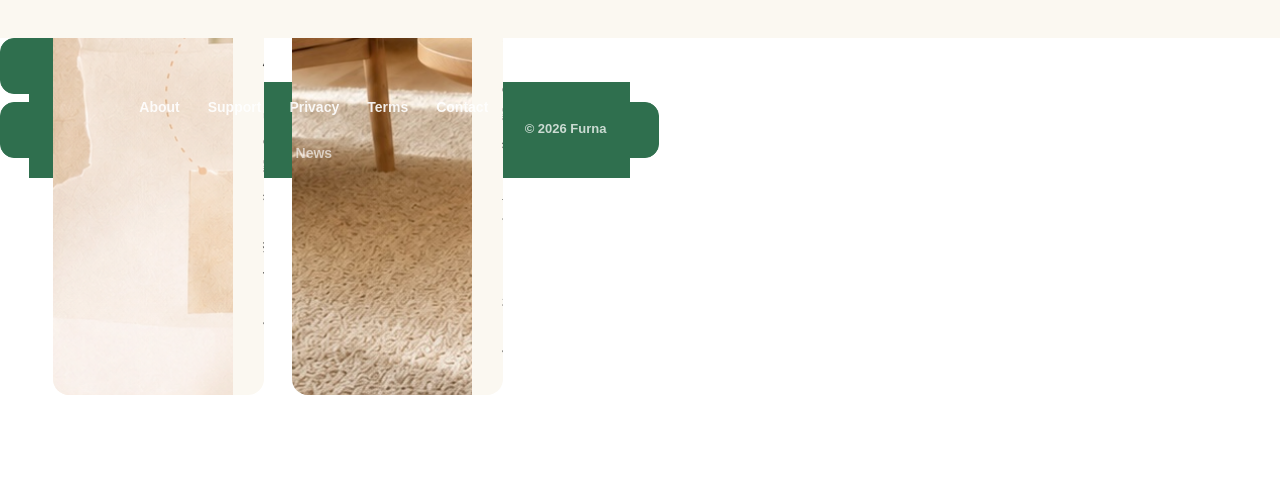
==== commit a1c69d35: "Update index.html" ====
--- a/v1/index.html
+++ b/v1/index.html
@@ -125,8 +125,10 @@
 <div class="home-hero__buttons">
 
 <a
+<span
 class="button button--primary home-app-button"
-href="#">
+aria-disabled="true"
+>
 
 <span class="home-app-button__mark">
 
@@ -144,13 +146,378 @@
 
 </span>
 
-</a>
-
+</span>
+
+<span
+class="button button--secondary"
+aria-disabled="true"
+>
+公開予定
+</span>
+    
+</div>
+
+</div>
+
+
+<div class="home-hero__visual">
+
+<img
+src="../images/website-hero.PNG"
+alt="Furnaアプリと家具のある空間">
+
+</div>
+
+</div>
+
+</section>
+
+
+<!-- ======================================================
+     Why / Discovery
+====================================================== -->
+
+<section class="home-why">
+
+<div class="container">
+
+<div class="home-section-heading home-section-heading--center">
+
+<h2>
+なぜFurna？
+</h2>
+
+<p>
+
+家具には名前があります。
+<br>
+でも、私たちは名前だけで覚えているわけではありません。
+<br>
+思い出や見た場所、使い方、暮らしから覚えていることもあります。
+
+</p>
+
+</div>
+
+
+<div class="home-discovery-grid">
+
+<article class="home-discovery-card">
+
+<div class="home-discovery-card__visual">
+
+<img
+src="../images/discovery-memory.PNG"
+alt="記憶から家具を探すイメージ">
+
+</div>
+
+<div class="home-discovery-card__content">
+
+<h3>
+記憶から探す
+</h3>
+
+<p class="home-discovery-card__english">
+Memory Discovery
+</p>
+
+<p class="home-discovery-card__text">
+
+見たことのある形や特徴を手がかりに、
+<br>
+思い出の家具を探せます。
+
+</p>
+
+</div>
+
+</article>
+
+
+<article class="home-discovery-card">
+
+<div class="home-discovery-card__visual">
+
+<img
+src="../images/discovery-lifestyle.PNG"
+alt="暮らしから家具を探すイメージ">
+
+</div>
+
+<div class="home-discovery-card__content">
+
+<h3>
+暮らしから探す
+</h3>
+
+<p class="home-discovery-card__english">
+Lifestyle Discovery
+</p>
+
+<p class="home-discovery-card__text">
+
+用途や空間、暮らしのシーンから、
+<br>
+ぴったりの家具を見つけられます。
+
+</p>
+
+</div>
+
+</article>
+
+</div>
+
+</div>
+
+</section>
+
+
+<!-- ======================================================
+     Features
+====================================================== -->
+
+<section class="home-features">
+
+<div class="container">
+
+<div class="home-section-heading home-section-heading--center">
+
+<h2>
+Furnaでできること
+</h2>
+
+</div>
+
+
+<div class="home-feature-grid">
+
+<article class="home-feature">
+
+<div class="home-feature__visual">
+
+<img
+src="../images/feature-discovery.PNG"
+alt="家具を探す">
+
+</div>
+
+<h3>
+家具を探す
+</h3>
+
+<p>
+
+記憶や暮らしから
+<br>
+探したい家具が見つかります。
+
+</p>
+
+</article>
+
+
+<article class="home-feature">
+
+<div class="home-feature__visual">
+
+<img
+src="../images/feature-knowledge.PNG"
+alt="家具を知る">
+
+</div>
+
+<h3>
+家具を知る
+</h3>
+
+<p>
+
+デザインや背景を学び、
+<br>
+もっと家具に詳しくなります。
+
+</p>
+
+</article>
+
+
+<article class="home-feature">
+
+<div class="home-feature__visual">
+
+<img
+src="../images/feature-lifestyle.PNG"
+alt="暮らしを好きになる">
+
+</div>
+
+<h3>
+暮らしを好きになる
+</h3>
+
+<p>
+
+お気に入りの家具と出会い、
+<br>
+毎日が心地よくなります。
+
+</p>
+
+</article>
+
+</div>
+
+</div>
+
+</section>
+
+
+<!-- ======================================================
+     Screenshot
+====================================================== -->
+
+<section class="home-screenshots">
+
+<div class="container">
+
+<div class="home-section-heading home-section-heading--center">
+
+<h2>
+アプリの画面イメージ
+</h2>
+
+</div>
+
+
+<div class="home-screenshot-grid">
+
+<figure class="home-screenshot">
+
+<div class="home-screenshot__image">
+
+<img
+src="../images/screenshot-home.PNG"
+alt="Furna ホーム画面">
+
+</div>
+
+<figcaption>
+ホーム
+</figcaption>
+
+</figure>
+
+
+<figure class="home-screenshot">
+
+<div class="home-screenshot__image">
+
+<img
+src="../images/screenshot-question.PNG"
+alt="Furna 質問画面">
+
+</div>
+
+<figcaption>
+質問画面
+</figcaption>
+
+</figure>
+
+
+<figure class="home-screenshot">
+
+<div class="home-screenshot__image">
+
+<img
+src="../images/screenshot-result.PNG"
+alt="Furna 結果画面">
+
+</div>
+
+<figcaption>
+結果画面
+</figcaption>
+
+</figure>
+
+
+<figure class="home-screenshot">
+
+<div class="home-screenshot__image">
+
+<img
+src="../images/screenshot-detail.PNG"
+alt="Furna 詳細画面">
+
+</div>
+
+<figcaption>
+詳細画面
+</figcaption>
+
+</figure>
+
+</div>
+
+</div>
+
+</section>
+
+
+<!-- ======================================================
+     CTA
+====================================================== -->
+
+<section class="home-cta">
+
+<div class="container home-cta__inner">
+
+<div class="home-cta__content">
+
+<h2>
+
+名前がわからなくても、
+<br>
+見つけられる。
+
+</h2>
+
+<p>
+
+Furnaを使って、あなたの「探していた家具」に出会いましょう。
+
+</p>
+
+</div>
+
+
+<div class="home-cta__buttons">
+
+<a
 <span
 class="button button--primary home-app-button"
 aria-disabled="true"
 >
-...
+
+<span class="home-app-button__mark">
+
+</span>
+
+<span class="home-app-button__text">
+
+<small>
+App Store
+</small>
+
+<strong>
+からダウンロード
+</strong>
+
+</span>
+
 </span>
 
 <span
@@ -164,386 +531,9 @@
 
 </div>
 
-
-<div class="home-hero__visual">
-
-<img
-src="../images/website-hero.PNG"
-alt="Furnaアプリと家具のある空間">
-
-</div>
-
-</div>
-
 </section>
 
 
-<!-- ======================================================
-     Why / Discovery
-====================================================== -->
-
-<section class="home-why">
-
-<div class="container">
-
-<div class="home-section-heading home-section-heading--center">
-
-<h2>
-なぜFurna？
-</h2>
-
-<p>
-
-家具には名前があります。
-<br>
-でも、私たちは名前だけで覚えているわけではありません。
-<br>
-思い出や見た場所、使い方、暮らしから覚えていることもあります。
-
-</p>
-
-</div>
-
-
-<div class="home-discovery-grid">
-
-<article class="home-discovery-card">
-
-<div class="home-discovery-card__visual">
-
-<img
-src="../images/discovery-memory.PNG"
-alt="記憶から家具を探すイメージ">
-
-</div>
-
-<div class="home-discovery-card__content">
-
-<h3>
-記憶から探す
-</h3>
-
-<p class="home-discovery-card__english">
-Memory Discovery
-</p>
-
-<p class="home-discovery-card__text">
-
-見たことのある形や特徴を手がかりに、
-<br>
-思い出の家具を探せます。
-
-</p>
-
-</div>
-
-</article>
-
-
-<article class="home-discovery-card">
-
-<div class="home-discovery-card__visual">
-
-<img
-src="../images/discovery-lifestyle.PNG"
-alt="暮らしから家具を探すイメージ">
-
-</div>
-
-<div class="home-discovery-card__content">
-
-<h3>
-暮らしから探す
-</h3>
-
-<p class="home-discovery-card__english">
-Lifestyle Discovery
-</p>
-
-<p class="home-discovery-card__text">
-
-用途や空間、暮らしのシーンから、
-<br>
-ぴったりの家具を見つけられます。
-
-</p>
-
-</div>
-
-</article>
-
-</div>
-
-</div>
-
-</section>
-
-
-<!-- ======================================================
-     Features
-====================================================== -->
-
-<section class="home-features">
-
-<div class="container">
-
-<div class="home-section-heading home-section-heading--center">
-
-<h2>
-Furnaでできること
-</h2>
-
-</div>
-
-
-<div class="home-feature-grid">
-
-<article class="home-feature">
-
-<div class="home-feature__visual">
-
-<img
-src="../images/feature-discovery.PNG"
-alt="家具を探す">
-
-</div>
-
-<h3>
-家具を探す
-</h3>
-
-<p>
-
-記憶や暮らしから
-<br>
-探したい家具が見つかります。
-
-</p>
-
-</article>
-
-
-<article class="home-feature">
-
-<div class="home-feature__visual">
-
-<img
-src="../images/feature-knowledge.PNG"
-alt="家具を知る">
-
-</div>
-
-<h3>
-家具を知る
-</h3>
-
-<p>
-
-デザインや背景を学び、
-<br>
-もっと家具に詳しくなります。
-
-</p>
-
-</article>
-
-
-<article class="home-feature">
-
-<div class="home-feature__visual">
-
-<img
-src="../images/feature-lifestyle.PNG"
-alt="暮らしを好きになる">
-
-</div>
-
-<h3>
-暮らしを好きになる
-</h3>
-
-<p>
-
-お気に入りの家具と出会い、
-<br>
-毎日が心地よくなります。
-
-</p>
-
-</article>
-
-</div>
-
-</div>
-
-</section>
-
-
-<!-- ======================================================
-     Screenshot
-====================================================== -->
-
-<section class="home-screenshots">
-
-<div class="container">
-
-<div class="home-section-heading home-section-heading--center">
-
-<h2>
-アプリの画面イメージ
-</h2>
-
-</div>
-
-
-<div class="home-screenshot-grid">
-
-<figure class="home-screenshot">
-
-<div class="home-screenshot__image">
-
-<img
-src="../images/screenshot-home.PNG"
-alt="Furna ホーム画面">
-
-</div>
-
-<figcaption>
-ホーム
-</figcaption>
-
-</figure>
-
-
-<figure class="home-screenshot">
-
-<div class="home-screenshot__image">
-
-<img
-src="../images/screenshot-question.PNG"
-alt="Furna 質問画面">
-
-</div>
-
-<figcaption>
-質問画面
-</figcaption>
-
-</figure>
-
-
-<figure class="home-screenshot">
-
-<div class="home-screenshot__image">
-
-<img
-src="../images/screenshot-result.PNG"
-alt="Furna 結果画面">
-
-</div>
-
-<figcaption>
-結果画面
-</figcaption>
-
-</figure>
-
-
-<figure class="home-screenshot">
-
-<div class="home-screenshot__image">
-
-<img
-src="../images/screenshot-detail.PNG"
-alt="Furna 詳細画面">
-
-</div>
-
-<figcaption>
-詳細画面
-</figcaption>
-
-</figure>
-
-</div>
-
-</div>
-
-</section>
-
-
-<!-- ======================================================
-     CTA
-====================================================== -->
-
-<section class="home-cta">
-
-<div class="container home-cta__inner">
-
-<div class="home-cta__content">
-
-<h2>
-
-名前がわからなくても、
-<br>
-見つけられる。
-
-</h2>
-
-<p>
-
-Furnaを使って、あなたの「探していた家具」に出会いましょう。
-
-</p>
-
-</div>
-
-
-<div class="home-cta__buttons">
-
-<a
-class="button button--primary home-app-button"
-href="#">
-
-<span class="home-app-button__mark">
-
-</span>
-
-<span class="home-app-button__text">
-
-<small>
-App Store
-</small>
-
-<strong>
-からダウンロード
-</strong>
-
-</span>
-
-</a>
-
-<span
-class="button button--primary home-app-button"
-aria-disabled="true"
->
-...
-</span>
-
-<span
-class="button button--secondary"
-aria-disabled="true"
->
-公開予定
-</span>
-
-</div>
-
-</div>
-
-</section>
-
-
 </main>
 
 <div data-common-footer></div>
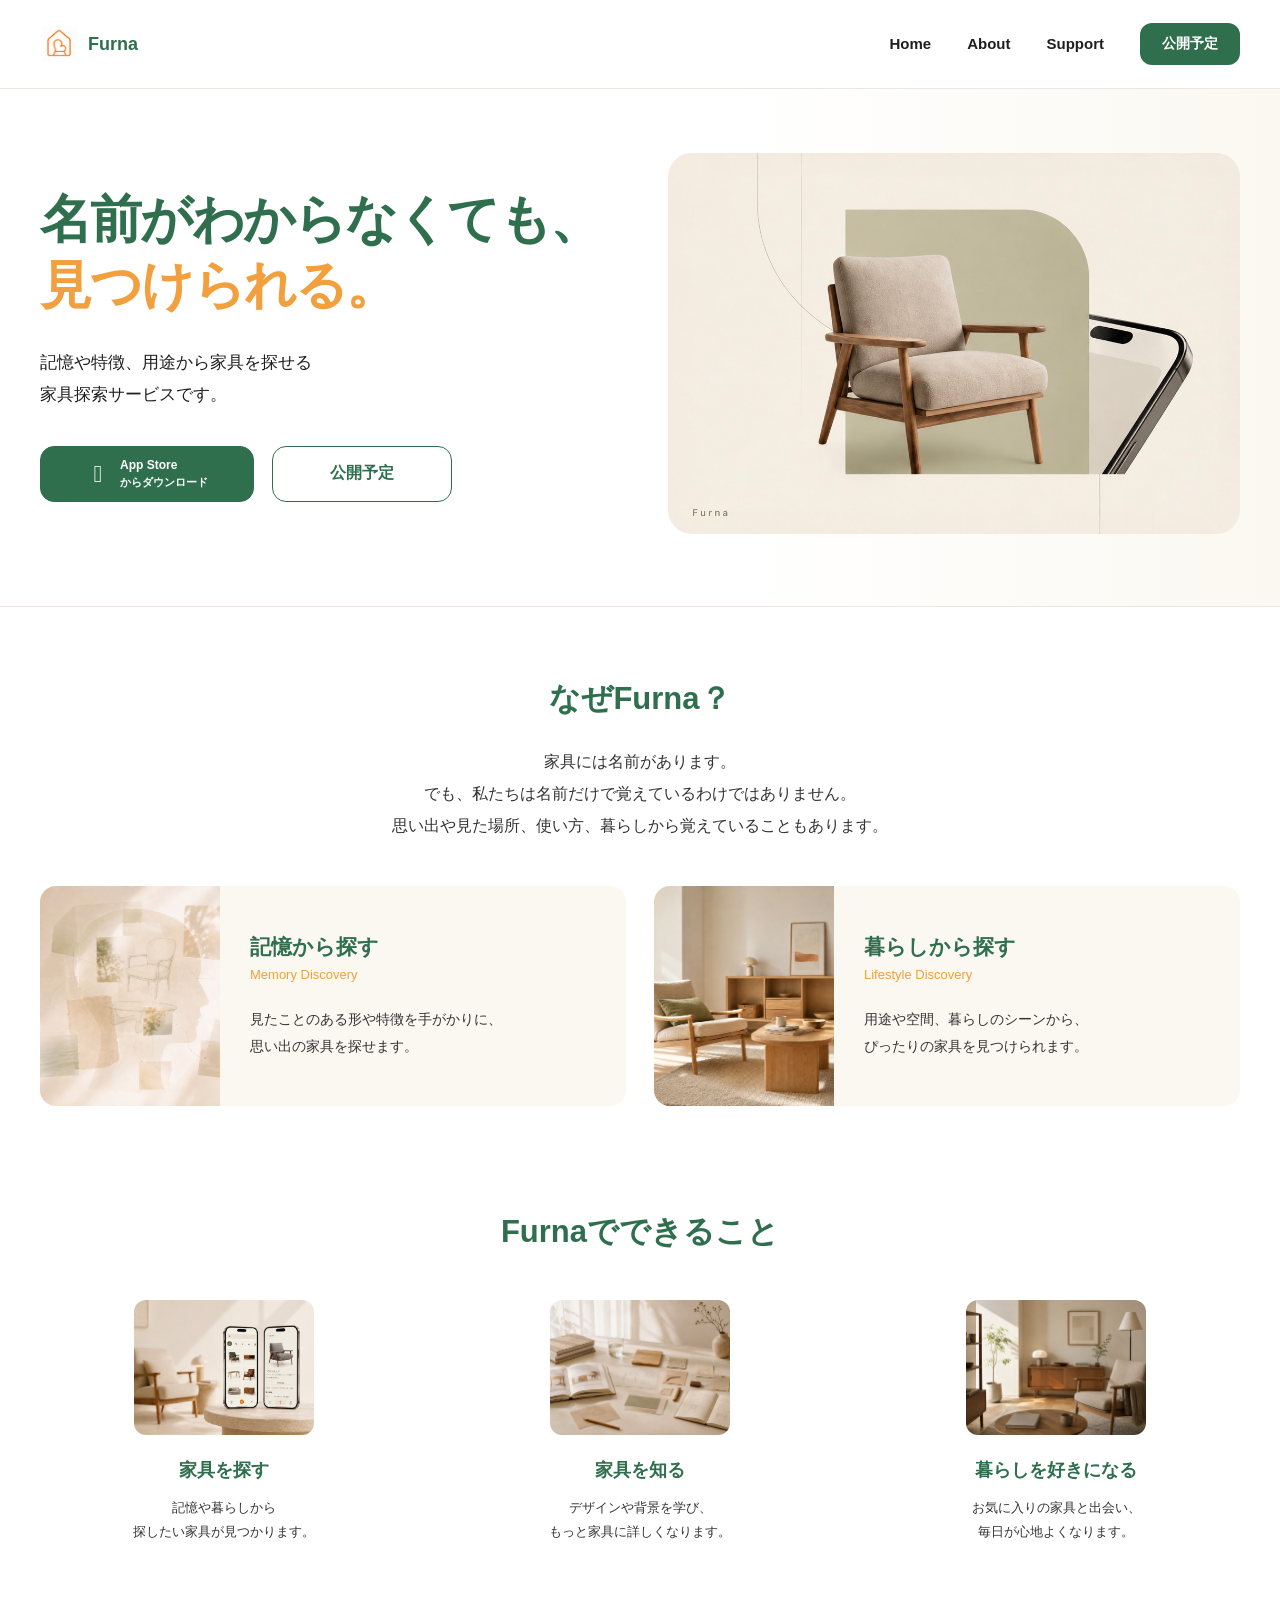
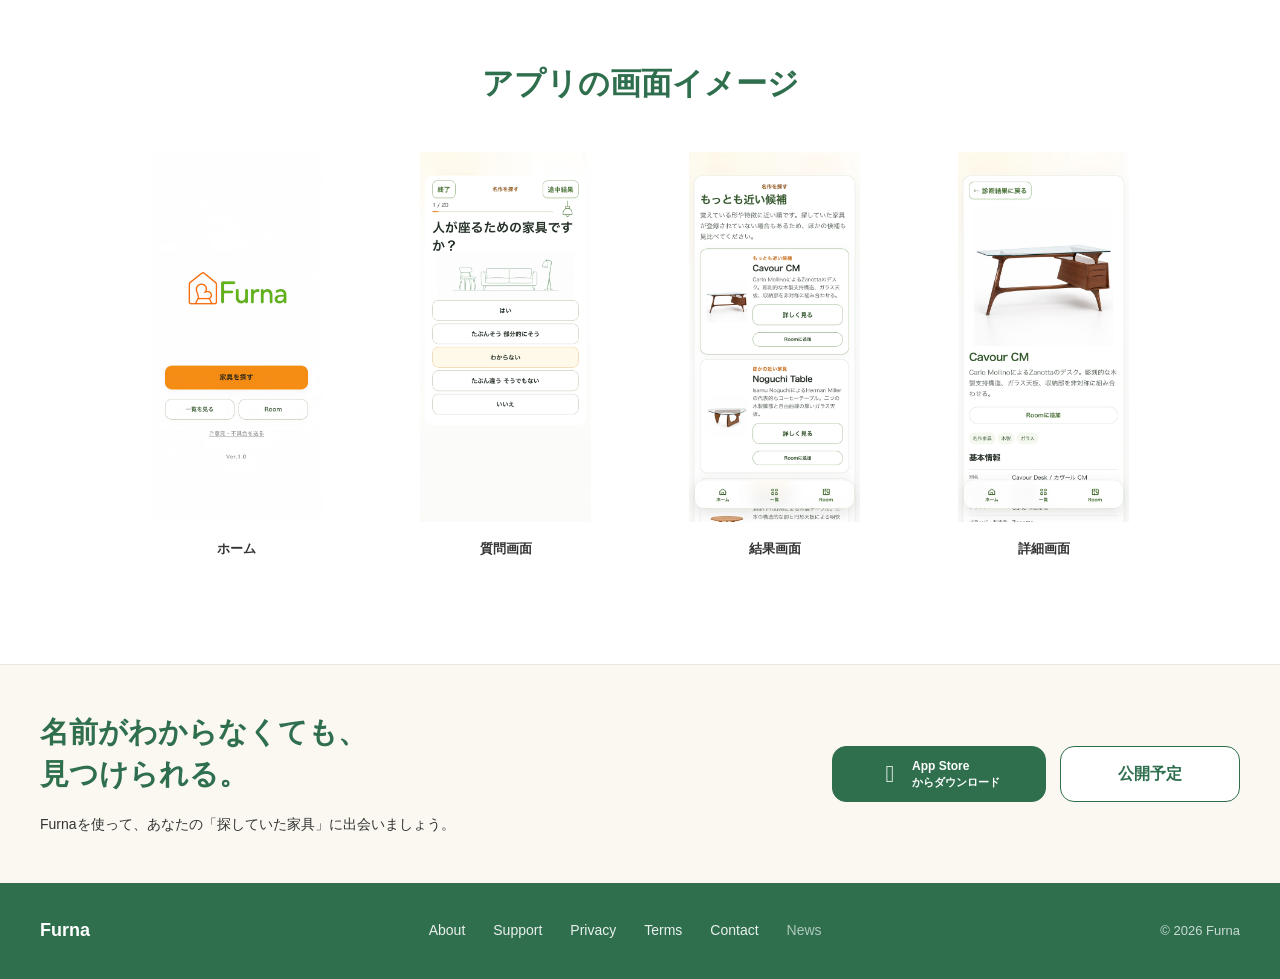
==== commit 89a97c88: "Update index.html" ====
--- a/v1/index.html
+++ b/v1/index.html
@@ -9,7 +9,7 @@
     name="viewport"
     content="width=device-width, initial-scale=1"
 >
-    
+
 <title>Furna | 名前がわからなくても見つけられる家具探索サービス</title>
 
 <meta
@@ -87,11 +87,15 @@
 <link rel="stylesheet" href="./css/layout.css">
 <link rel="stylesheet" href="./css/components.css?v=1.0.6">
 <link rel="stylesheet" href="./css/pages.css?v=1.0.6">
+
 </head>
 
+
 <body>
 
+
 <div data-common-header></div>
+
 
 <main>
 
@@ -104,30 +108,41 @@
 
 <div class="container home-hero__inner">
 
+
 <div class="home-hero__content">
 
 <h1 class="home-hero__title">
 
-<span>名前がわからなくても、</span>
-<br>
-<strong>見つけられる。</strong>
+<span>
+名前がわからなくても、
+</span>
+
+<br>
+
+<strong>
+見つけられる。
+</strong>
 
 </h1>
 
+
 <p class="home-hero__description">
 
 記憶や特徴、用途から家具を探せる
-<br>
+
+<br>
+
 家具探索サービスです。
 
 </p>
 
+
 <div class="home-hero__buttons">
 
-<a
+
 <span
-class="button button--primary home-app-button"
-aria-disabled="true"
+    class="button button--primary home-app-button"
+    aria-disabled="true"
 >
 
 <span class="home-app-button__mark">
@@ -148,13 +163,15 @@
 
 </span>
 
+
 <span
-class="button button--secondary"
-aria-disabled="true"
+    class="button button--secondary"
+    aria-disabled="true"
 >
 公開予定
 </span>
-    
+
+
 </div>
 
 </div>
@@ -163,14 +180,17 @@
 <div class="home-hero__visual">
 
 <img
-src="../images/website-hero.PNG"
-alt="Furnaアプリと家具のある空間">
-
-</div>
+    src="../images/website-hero.PNG"
+    alt="Furnaアプリと家具のある空間"
+>
+
+</div>
+
 
 </div>
 
 </section>
+
 
 
 <!-- ======================================================
@@ -181,6 +201,7 @@
 
 <div class="container">
 
+
 <div class="home-section-heading home-section-heading--center">
 
 <h2>
@@ -190,9 +211,13 @@
 <p>
 
 家具には名前があります。
-<br>
+
+<br>
+
 でも、私たちは名前だけで覚えているわけではありません。
-<br>
+
+<br>
+
 思い出や見た場所、使い方、暮らしから覚えていることもあります。
 
 </p>
@@ -200,17 +225,21 @@
 </div>
 
 
+
 <div class="home-discovery-grid">
 
+
 <article class="home-discovery-card">
 
 <div class="home-discovery-card__visual">
 
 <img
-src="../images/discovery-memory.PNG"
-alt="記憶から家具を探すイメージ">
-
-</div>
+    src="../images/discovery-memory.PNG"
+    alt="記憶から家具を探すイメージ"
+>
+
+</div>
+
 
 <div class="home-discovery-card__content">
 
@@ -225,7 +254,9 @@
 <p class="home-discovery-card__text">
 
 見たことのある形や特徴を手がかりに、
-<br>
+
+<br>
+
 思い出の家具を探せます。
 
 </p>
@@ -235,15 +266,18 @@
 </article>
 
 
+
 <article class="home-discovery-card">
 
 <div class="home-discovery-card__visual">
 
 <img
-src="../images/discovery-lifestyle.PNG"
-alt="暮らしから家具を探すイメージ">
-
-</div>
+    src="../images/discovery-lifestyle.PNG"
+    alt="暮らしから家具を探すイメージ"
+>
+
+</div>
+
 
 <div class="home-discovery-card__content">
 
@@ -258,7 +292,9 @@
 <p class="home-discovery-card__text">
 
 用途や空間、暮らしのシーンから、
-<br>
+
+<br>
+
 ぴったりの家具を見つけられます。
 
 </p>
@@ -267,11 +303,13 @@
 
 </article>
 
+
 </div>
 
 </div>
 
 </section>
+
 
 
 <!-- ======================================================
@@ -282,6 +320,7 @@
 
 <div class="container">
 
+
 <div class="home-section-heading home-section-heading--center">
 
 <h2>
@@ -291,15 +330,18 @@
 </div>
 
 
+
 <div class="home-feature-grid">
 
+
 <article class="home-feature">
 
 <div class="home-feature__visual">
 
 <img
-src="../images/feature-discovery.PNG"
-alt="家具を探す">
+    src="../images/feature-discovery.PNG"
+    alt="家具を探す"
+>
 
 </div>
 
@@ -310,7 +352,9 @@
 <p>
 
 記憶や暮らしから
-<br>
+
+<br>
+
 探したい家具が見つかります。
 
 </p>
@@ -318,13 +362,15 @@
 </article>
 
 
+
 <article class="home-feature">
 
 <div class="home-feature__visual">
 
 <img
-src="../images/feature-knowledge.PNG"
-alt="家具を知る">
+    src="../images/feature-knowledge.PNG"
+    alt="家具を知る"
+>
 
 </div>
 
@@ -335,7 +381,9 @@
 <p>
 
 デザインや背景を学び、
-<br>
+
+<br>
+
 もっと家具に詳しくなります。
 
 </p>
@@ -343,13 +391,15 @@
 </article>
 
 
+
 <article class="home-feature">
 
 <div class="home-feature__visual">
 
 <img
-src="../images/feature-lifestyle.PNG"
-alt="暮らしを好きになる">
+    src="../images/feature-lifestyle.PNG"
+    alt="暮らしを好きになる"
+>
 
 </div>
 
@@ -360,18 +410,22 @@
 <p>
 
 お気に入りの家具と出会い、
-<br>
+
+<br>
+
 毎日が心地よくなります。
 
 </p>
 
 </article>
 
+
 </div>
 
 </div>
 
 </section>
+
 
 
 <!-- ======================================================
@@ -382,6 +436,7 @@
 
 <div class="container">
 
+
 <div class="home-section-heading home-section-heading--center">
 
 <h2>
@@ -391,15 +446,18 @@
 </div>
 
 
+
 <div class="home-screenshot-grid">
 
+
 <figure class="home-screenshot">
 
 <div class="home-screenshot__image">
 
 <img
-src="../images/screenshot-home.PNG"
-alt="Furna ホーム画面">
+    src="../images/screenshot-home.PNG"
+    alt="Furna ホーム画面"
+>
 
 </div>
 
@@ -410,13 +468,15 @@
 </figure>
 
 
+
 <figure class="home-screenshot">
 
 <div class="home-screenshot__image">
 
 <img
-src="../images/screenshot-question.PNG"
-alt="Furna 質問画面">
+    src="../images/screenshot-question.PNG"
+    alt="Furna 質問画面"
+>
 
 </div>
 
@@ -427,13 +487,15 @@
 </figure>
 
 
+
 <figure class="home-screenshot">
 
 <div class="home-screenshot__image">
 
 <img
-src="../images/screenshot-result.PNG"
-alt="Furna 結果画面">
+    src="../images/screenshot-result.PNG"
+    alt="Furna 結果画面"
+>
 
 </div>
 
@@ -444,13 +506,15 @@
 </figure>
 
 
+
 <figure class="home-screenshot">
 
 <div class="home-screenshot__image">
 
 <img
-src="../images/screenshot-detail.PNG"
-alt="Furna 詳細画面">
+    src="../images/screenshot-detail.PNG"
+    alt="Furna 詳細画面"
+>
 
 </div>
 
@@ -460,11 +524,13 @@
 
 </figure>
 
+
 </div>
 
 </div>
 
 </section>
+
 
 
 <!-- ======================================================
@@ -475,12 +541,15 @@
 
 <div class="container home-cta__inner">
 
+
 <div class="home-cta__content">
 
 <h2>
 
 名前がわからなくても、
-<br>
+
+<br>
+
 見つけられる。
 
 </h2>
@@ -494,12 +563,13 @@
 </div>
 
 
+
 <div class="home-cta__buttons">
 
-<a
+
 <span
-class="button button--primary home-app-button"
-aria-disabled="true"
+    class="button button--primary home-app-button"
+    aria-disabled="true"
 >
 
 <span class="home-app-button__mark">
@@ -520,14 +590,17 @@
 
 </span>
 
+
 <span
-class="button button--secondary"
-aria-disabled="true"
+    class="button button--secondary"
+    aria-disabled="true"
 >
 公開予定
 </span>
 
-</div>
+
+</div>
+
 
 </div>
 
@@ -536,10 +609,15 @@
 
 </main>
 
+
+
 <div data-common-footer></div>
 
+
+
 <script src="./js/common.js?v=1.0.9"></script>
 
+
 </body>
 
 </html>
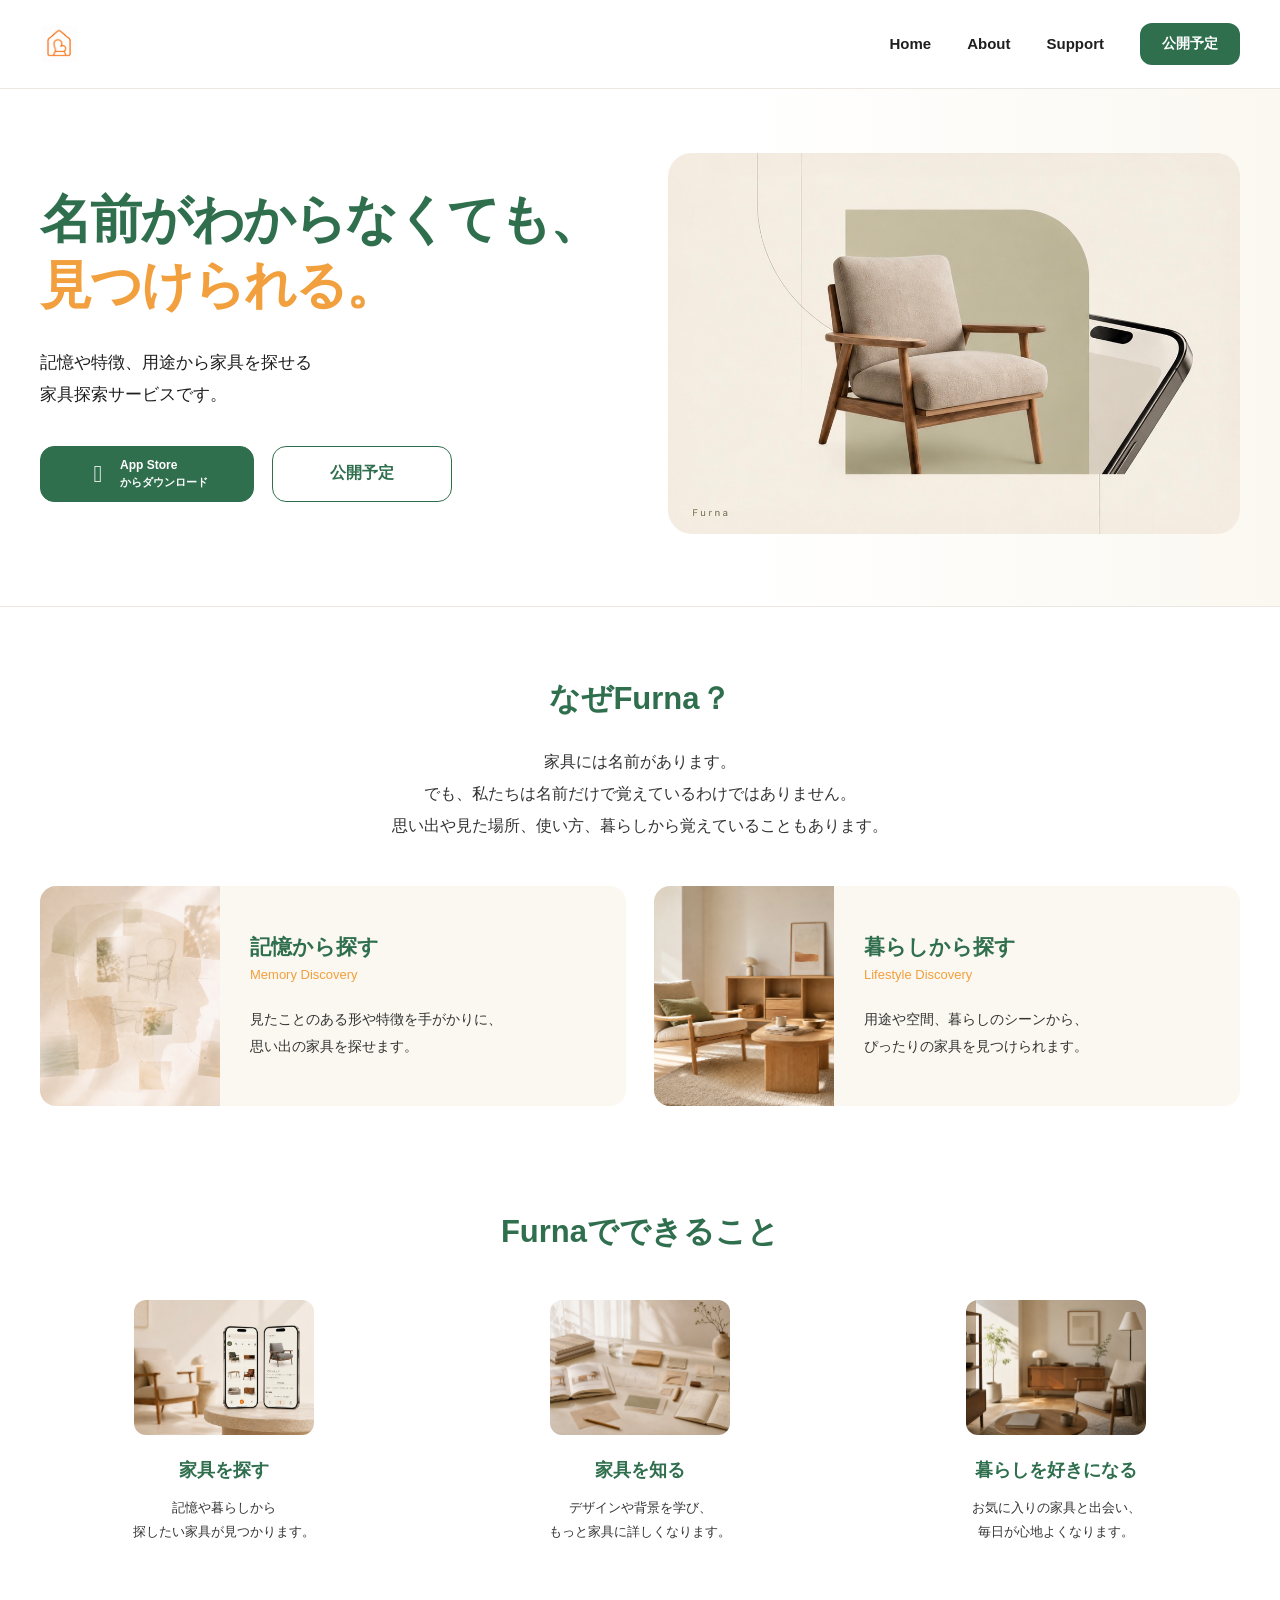
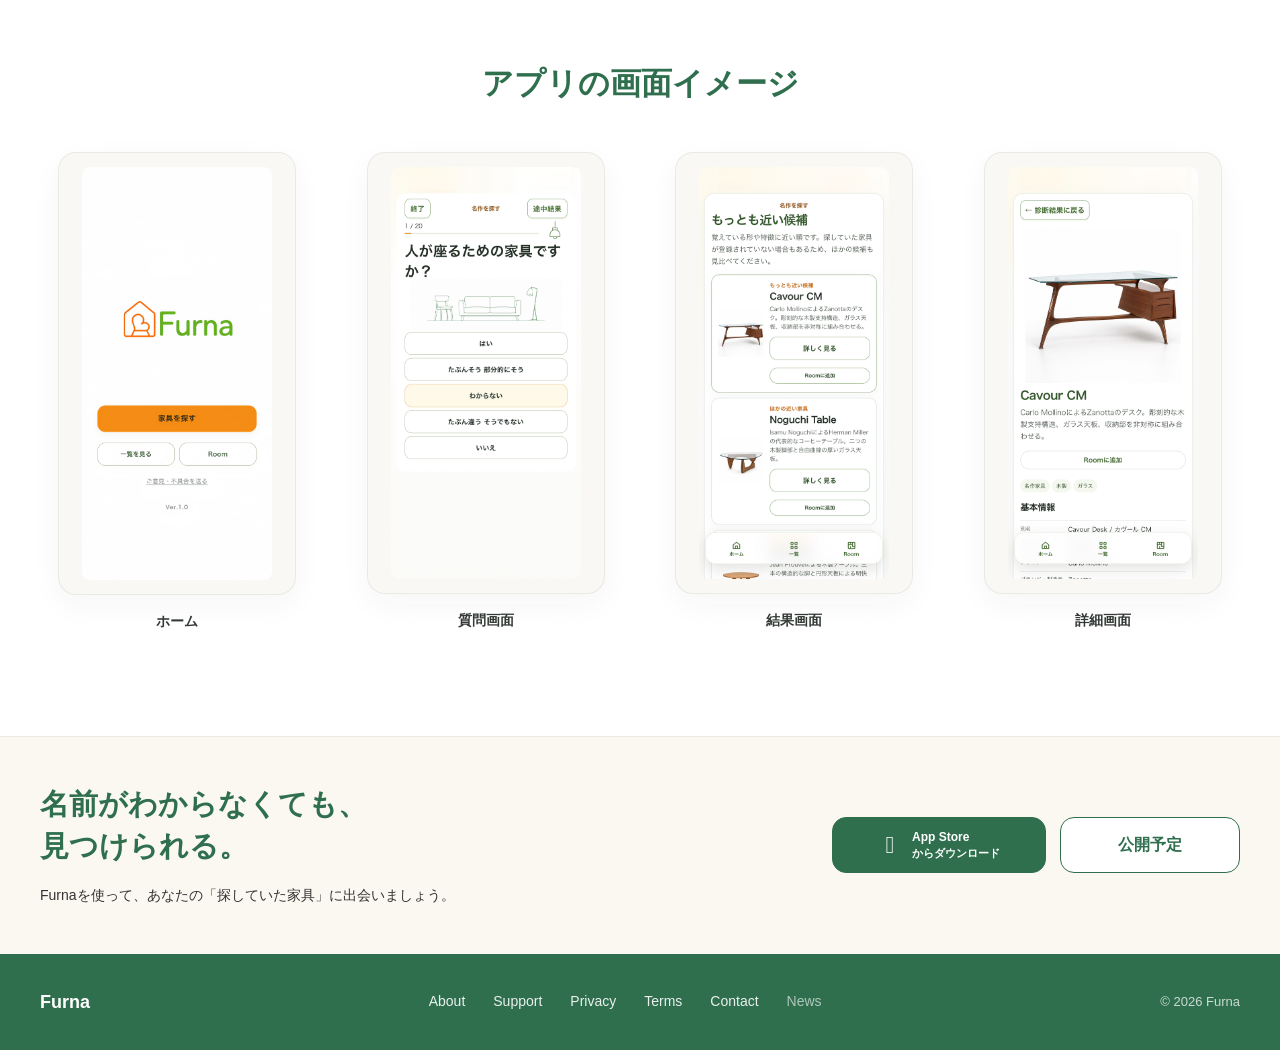
==== commit 27d166bf: "Update index.html" ====
--- a/v1/index.html
+++ b/v1/index.html
@@ -24,7 +24,7 @@
 
 <link
     rel="canonical"
-    href="https://furna.jp/v1/index.html"
+    href="https://furna.jp/"
 >
 
 <meta
@@ -49,7 +49,7 @@
 
 <meta
     property="og:url"
-    content="https://furna.jp/v1/index.html"
+    content="https://furna.jp/"
 >
 
 <meta
--- a/v1/css/pages.css
+++ b/v1/css/pages.css
@@ -3395,3 +3395,92 @@
     }
 
 }
+
+/* ==========================================================
+   Home Screenshot Final Presentation — Refined
+========================================================== */
+
+.home-screenshots {
+    background: #ffffff;
+}
+
+.home-screenshot-grid {
+    max-width: 1220px;
+    margin-left: auto;
+    margin-right: auto;
+}
+
+.home-screenshot {
+    margin: 0;
+    text-align: center;
+}
+
+.home-screenshot__image {
+    position: relative;
+
+    display: flex;
+    align-items: center;
+    justify-content: center;
+
+    margin-left: auto;
+    margin-right: auto;
+
+    padding: 14px;
+
+    background: #faf8f4;
+
+    border: 1px solid rgba(55, 68, 60, 0.08);
+    border-radius: 18px;
+
+    box-shadow:
+        0 10px 30px rgba(35, 45, 39, 0.045);
+
+    overflow: hidden;
+}
+
+.home-screenshot__image img {
+    display: block;
+
+    width: 100%;
+    height: auto;
+
+    border-radius: 8px;
+}
+
+.home-screenshot figcaption {
+    margin-top: 16px;
+
+    font-size: 14px;
+    font-weight: 600;
+    line-height: 1.5;
+
+    color: #343a36;
+}
+
+
+@media (min-width: 900px) {
+
+    .home-screenshot-grid {
+        gap: 34px;
+    }
+
+    .home-screenshot__image {
+        width: 100%;
+        max-width: 238px;
+    }
+
+}
+
+
+@media (max-width: 899px) {
+
+    .home-screenshot__image {
+        width: 100%;
+        max-width: 280px;
+
+        padding: 12px;
+
+        border-radius: 16px;
+    }
+
+}
